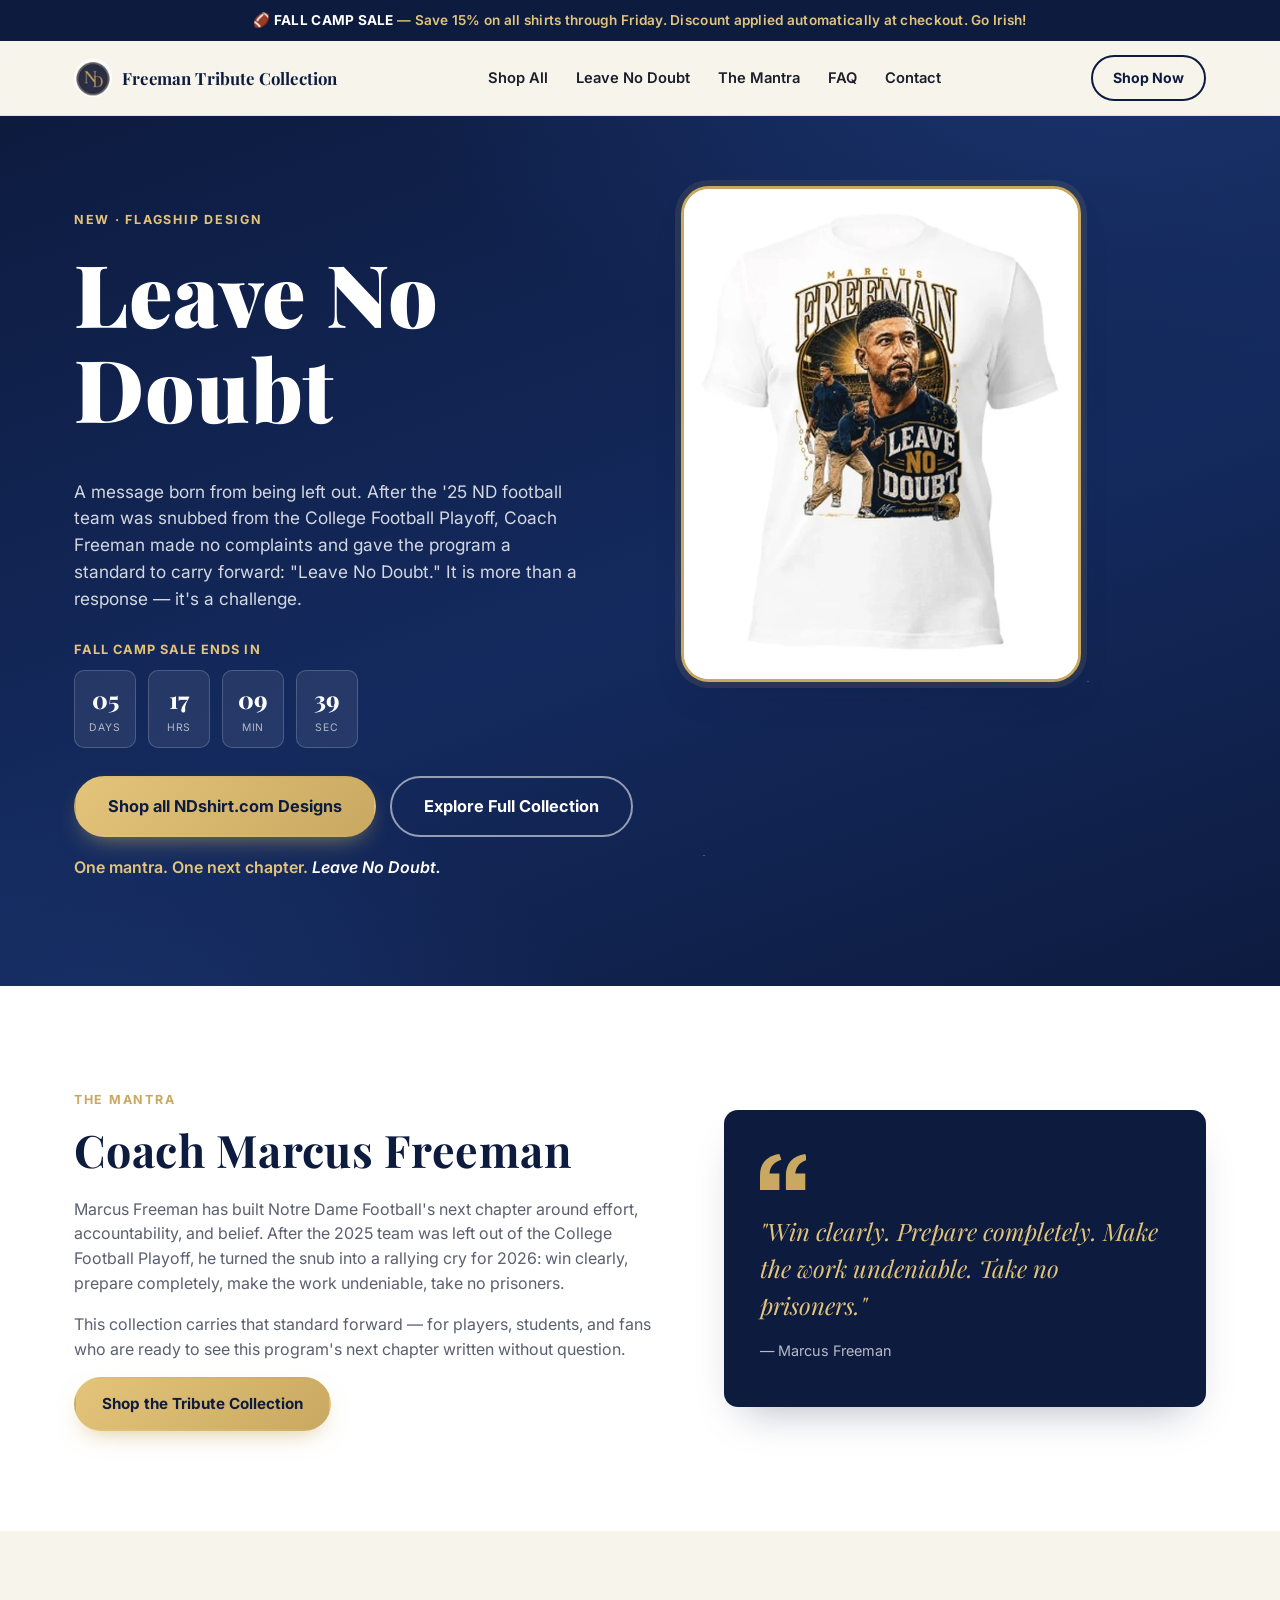
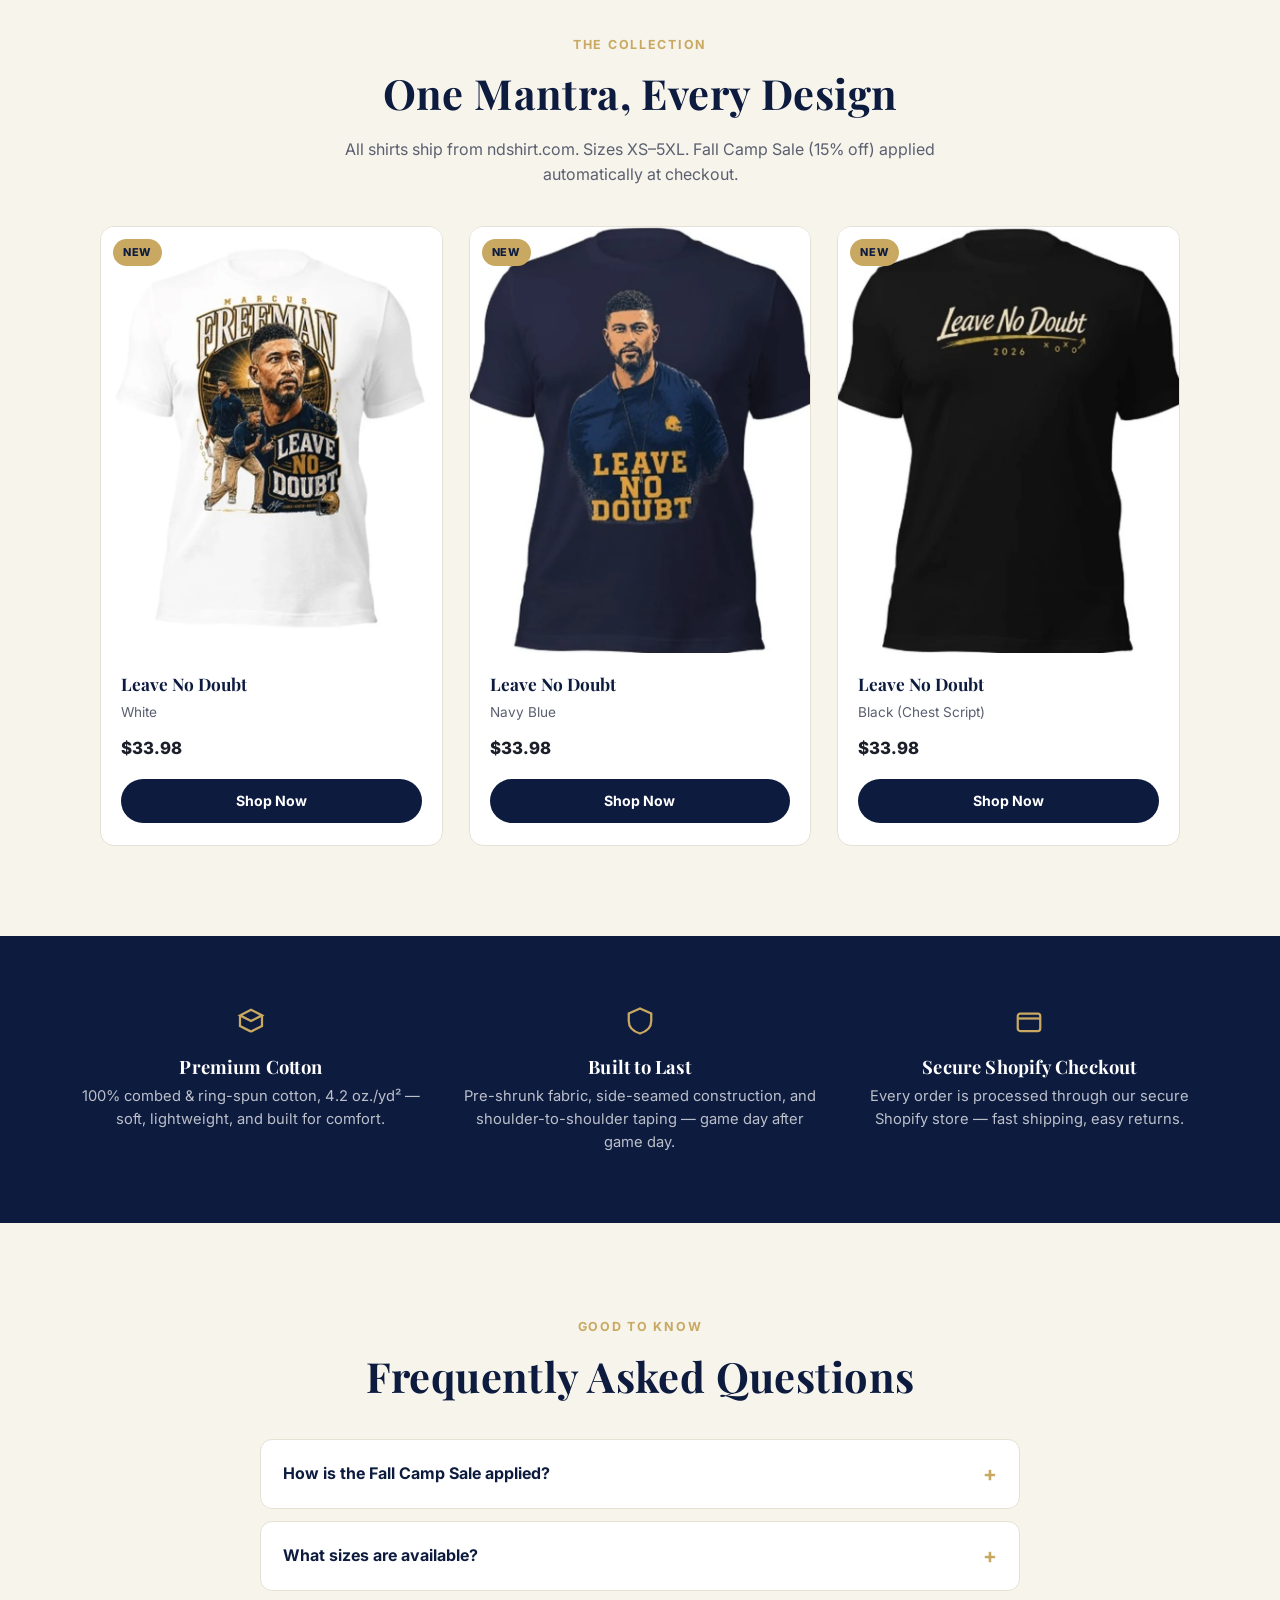
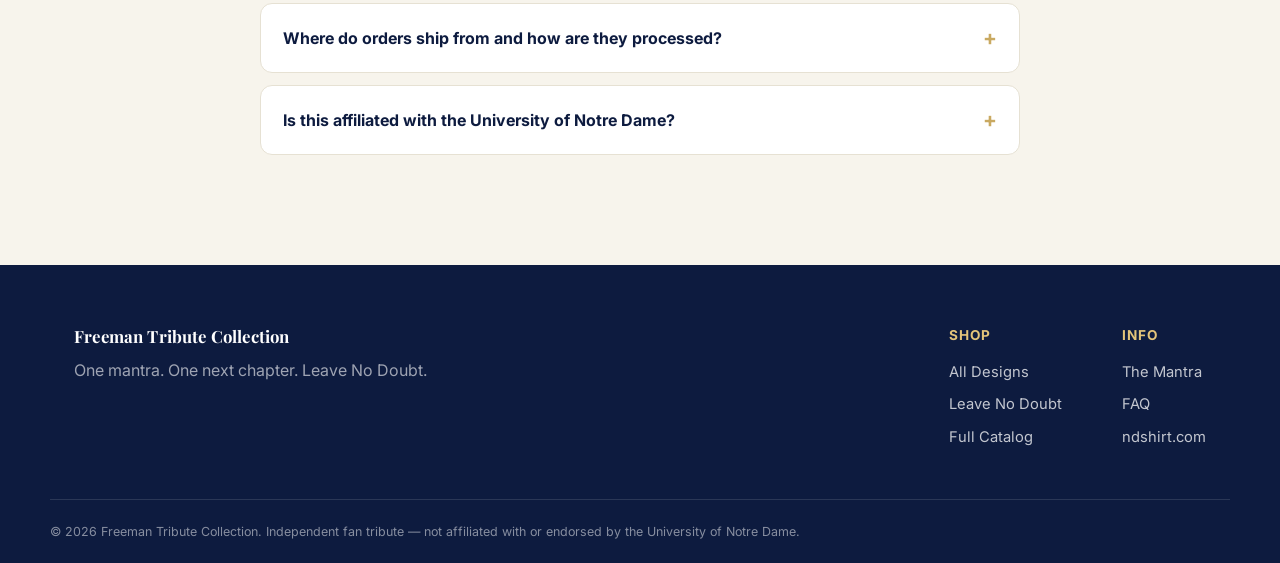
==== index.html @ 775dd167 "Seed Leave No Doubt (Marcus Freeman tribute) site from theloushirt.com template Sibling site to thel" ====
<!doctype html>
<html lang="en">
<head>
<meta charset="UTF-8" />
<meta name="viewport" content="width=device-width, initial-scale=1.0" />
<title>Leave No Doubt — Notre Dame Tribute Tees</title>
<meta name="description" content="Shop the Marcus Freeman tribute t-shirt collection — Leave No Doubt. One mantra. One next chapter." />

<meta property="og:title" content="Leave No Doubt — Notre Dame Tribute Tees" />
<meta property="og:description" content="One mantra. One next chapter. Shop the Marcus Freeman tribute collection." />
<meta property="og:type" content="website" />
<meta property="og:url" content="https://thefreemanshirt.com/" />
<meta property="og:image" content="https://thefreemanshirt.com/images/leave-no-doubt-white.webp" />

<link rel="icon" type="image/png" href="images/favicon-freeman-shirt.png" />

<link rel="preconnect" href="https://fonts.googleapis.com">
<link rel="preconnect" href="https://fonts.gstatic.com" crossorigin>
<link href="https://fonts.googleapis.com/css2?family=Playfair+Display:wght@600;700;800;900&family=Inter:wght@400;500;600;700;800&display=swap" rel="stylesheet">

<link rel="stylesheet" href="styles.css" />
</head>
<body>

<!-- ============ ANNOUNCEMENT BAR ============ -->
<div class="announce" id="announce">
  <p>🏈 <strong>FALL CAMP SALE</strong> — Save 15% on all shirts through Friday. Discount applied automatically at checkout. Go Irish!</p>
</div>

<!-- ============ HEADER ============ -->
<header class="site-header">
  <div class="wrap header-inner">
    <a href="#top" class="logo" aria-label="Home">
      <img class="logo-mark" src="images/logo-freeman-shirt.png" width="38" height="38" alt="Notre Dame tribute shirts" />
      <span class="logo-text">Freeman Tribute&nbsp;Collection</span>
    </a>

    <nav class="main-nav" id="main-nav">
      <a href="#shop">Shop All</a>
      <a href="#leave-no-doubt">Leave No Doubt</a>
      <a href="#legacy">The Mantra</a>
      <a href="#faq">FAQ</a>
      <a href="#contact">Contact</a>
    </nav>

    <div class="header-actions">
      <a class="btn btn-ghost header-shop-btn" href="#shop">Shop Now</a>
      <button class="nav-toggle" id="nav-toggle" aria-label="Toggle menu" aria-expanded="false">
        <span></span><span></span><span></span>
      </button>
    </div>
  </div>
</header>

<main id="top">

  <!-- ============ HERO ============ -->
  <section class="hero" id="leave-no-doubt">
    <div class="hero-bg" aria-hidden="true"></div>
    <div class="wrap hero-inner">
      <div class="hero-copy reveal">
        <span class="eyebrow">New · Flagship Design</span>
        <h1>Leave No<br/>Doubt</h1>
        <p class="hero-lede">
          A message born from being left out. After the '25 ND football team
          was snubbed from the College Football Playoff, Coach Freeman made
          no complaints and gave the program a standard to carry forward:
          "Leave No Doubt." It is more than a response — it's a challenge.
        </p>

        <div class="countdown" id="countdown" aria-live="polite">
          <div class="countdown-label">Fall Camp Sale ends in</div>
          <div class="countdown-timer">
            <div><span id="cd-days">00</span><small>Days</small></div>
            <div><span id="cd-hours">00</span><small>Hrs</small></div>
            <div><span id="cd-mins">00</span><small>Min</small></div>
            <div><span id="cd-secs">00</span><small>Sec</small></div>
          </div>
        </div>

        <div class="hero-ctas">
          <a href="https://ndshirt.com/collections/all" target="_blank" rel="noopener noreferrer" class="btn btn-gold btn-lg">
            Shop all NDshirt.com Designs
          </a>
          <a href="#shop" class="btn btn-outline btn-lg">Explore Full Collection</a>
        </div>

        <p class="hero-tagline">One mantra. One next chapter. <em>Leave No Doubt.</em></p>
      </div>

      <div class="hero-art reveal">
        <img class="hero-photo" src="images/leave-no-doubt-white.webp" alt="Leave No Doubt — Marcus Freeman tribute t-shirt artwork" />
      </div>
    </div>
  </section>

  <!-- ============ LEGACY / STORY ============ -->
  <section class="legacy" id="legacy">
    <div class="wrap legacy-inner">
      <div class="legacy-copy reveal">
        <span class="eyebrow eyebrow-dark">The Mantra</span>
        <h2>Coach Marcus Freeman</h2>
        <p>
          Marcus Freeman has built Notre Dame Football's next chapter around
          effort, accountability, and belief. After the 2025 team was left
          out of the College Football Playoff, he turned the snub into a
          rallying cry for 2026: win clearly, prepare completely, make the
          work undeniable, take no prisoners.
        </p>
        <p>
          This collection carries that standard forward — for players,
          students, and fans who are ready to see this program's next
          chapter written without question.
        </p>
        <a href="#shop" class="btn btn-gold">Shop the Tribute Collection</a>
      </div>

      <blockquote class="legacy-quote reveal">
        <svg class="quote-mark" width="46" height="36" viewBox="0 0 46 36" aria-hidden="true">
          <path d="M0 36V21.6C0 9.6 6.5 1.9 19.4 0l2 5.8C13.8 8 10.1 12.9 9.5 19.4h9.9V36H0Zm25.9 0V21.6c0-12 6.5-19.7 19.4-21.6l1.9 5.8c-7.5 2.2-11.2 7.1-11.9 13.6h10V36H25.9Z" fill="#c9a961"/>
        </svg>
        <p>"Win clearly. Prepare completely. Make the work undeniable. Take no prisoners."</p>
        <cite>— Marcus Freeman</cite>
      </blockquote>
    </div>
  </section>

  <!-- ============ SHOP GRID ============ -->
  <section class="shop" id="shop">
    <div class="wrap">
      <div class="section-head reveal">
        <span class="eyebrow eyebrow-dark">The Collection</span>
        <h2>One Mantra, Every Design</h2>
        <p>All shirts ship from <a href="https://ndshirt.com/collections/all" target="_blank" rel="noopener noreferrer">ndshirt.com</a>. Sizes XS–5XL. Fall Camp Sale (15% off) applied automatically at checkout.</p>
      </div>

      <div class="product-grid" id="product-grid"><!-- injected by script.js --></div>
    </div>
  </section>

  <!-- ============ QUALITY / TRUST ============ -->
  <section class="trust">
    <div class="wrap trust-grid">
      <div class="trust-item reveal">
        <svg width="30" height="30" viewBox="0 0 24 24" fill="none" stroke="#c9a961" stroke-width="1.8"><path d="M20.8 7.5 12 3 3.2 7.5 12 12l8.8-4.5Z"/><path d="M3.2 7.5V16l8.8 4.5"/><path d="M20.8 7.5V16L12 20.5"/></svg>
        <h3>Premium Cotton</h3>
        <p>100% combed &amp; ring-spun cotton, 4.2 oz./yd² — soft, lightweight, and built for comfort.</p>
      </div>
      <div class="trust-item reveal">
        <svg width="30" height="30" viewBox="0 0 24 24" fill="none" stroke="#c9a961" stroke-width="1.8"><path d="M12 2 3 6v6c0 5 4 8.5 9 10 5-1.5 9-5 9-10V6l-9-4Z"/></svg>
        <h3>Built to Last</h3>
        <p>Pre-shrunk fabric, side-seamed construction, and shoulder-to-shoulder taping — game day after game day.</p>
      </div>
      <div class="trust-item reveal">
        <svg width="30" height="30" viewBox="0 0 24 24" fill="none" stroke="#c9a961" stroke-width="1.8"><rect x="3" y="6" width="18" height="14" rx="2"/><path d="M3 10h18"/></svg>
        <h3>Secure Shopify Checkout</h3>
        <p>Every order is processed through our secure Shopify store — fast shipping, easy returns.</p>
      </div>
    </div>
  </section>

  <!-- ============ FAQ ============ -->
  <section class="faq" id="faq">
    <div class="wrap">
      <div class="section-head reveal">
        <span class="eyebrow eyebrow-dark">Good to Know</span>
        <h2>Frequently Asked Questions</h2>
      </div>
      <div class="faq-list reveal">
        <details class="faq-item">
          <summary>How is the Fall Camp Sale applied?</summary>
          <p>The 15% discount is applied automatically at checkout on <a href="https://ndshirt.com/collections/all" target="_blank" rel="noopener noreferrer">ndshirt.com</a> through Friday — no code needed.</p>
        </details>
        <details class="faq-item">
          <summary>What sizes are available?</summary>
          <p>Every design in this collection is available from XS through 5XL. Pick your size on the product page before adding to cart.</p>
        </details>
        <details class="faq-item">
          <summary>Where do orders ship from and how are they processed?</summary>
          <p>All orders are placed and fulfilled through our Shopify store at <a href="https://ndshirt.com/collections/all" target="_blank" rel="noopener noreferrer">ndshirt.com</a>, so you get secure checkout, order tracking, and standard return policies.</p>
        </details>
        <details class="faq-item">
          <summary>Is this affiliated with the University of Notre Dame?</summary>
          <p>This is an independent fan tribute collection celebrating Coach Marcus Freeman and the 2026 team's "Leave No Doubt" mantra. It is not officially licensed or endorsed by the University of Notre Dame.</p>
        </details>
      </div>
    </div>
  </section>

</main>

<!-- ============ FOOTER ============ -->
<footer class="site-footer" id="contact">
  <div class="wrap footer-inner">
    <div class="footer-brand">
      <span class="logo-text">Freeman Tribute Collection</span>
      <p>One mantra. One next chapter. Leave No Doubt.</p>
    </div>
    <div class="footer-links">
      <div>
        <h4>Shop</h4>
        <a href="#shop">All Designs</a>
        <a href="https://ndshirt.com/collections/all" target="_blank" rel="noopener noreferrer">Leave No Doubt</a>
        <a href="https://ndshirt.com/collections/all" target="_blank" rel="noopener noreferrer">Full Catalog</a>
      </div>
      <div>
        <h4>Info</h4>
        <a href="#legacy">The Mantra</a>
        <a href="#faq">FAQ</a>
        <a href="https://ndshirt.com/collections/all" target="_blank" rel="noopener noreferrer">ndshirt.com</a>
      </div>
    </div>
  </div>
  <div class="wrap footer-bottom">
    <p>&copy; <span id="year"></span> Freeman Tribute Collection. Independent fan tribute — not affiliated with or endorsed by the University of Notre Dame.</p>
  </div>
</footer>

<!-- sticky mobile buy bar -->
<div class="sticky-buy" id="sticky-buy">
  <div>
    <strong>Leave No Doubt</strong>
    <span>$33.98 · Fall Camp Sale</span>
  </div>
  <a href="https://ndshirt.com/collections/all" target="_blank" rel="noopener noreferrer" class="btn btn-gold">Shop Now</a>
</div>

<script src="script.js"></script>
</body>
</html>
---- styles.css ----
/* =========================================================
   Saluting Lou — Tribute Collection
   Palette: Notre Dame navy + gold, warm cream, editorial serif headlines
   ========================================================= */

:root {
  --navy: #0d1b3f;
  --navy-2: #142a5e;
  --navy-3: #1c3672;
  --gold: #c9a961;
  --gold-bright: #e3c47a;
  --cream: #f7f4ec;
  --white: #ffffff;
  --ink: #1b1f2a;
  --grey: #5b6070;
  --line: #e6e1d3;
  --radius: 14px;
  --shadow: 0 20px 40px -20px rgba(13, 27, 63, 0.35);
  --maxw: 1180px;
}

* { box-sizing: border-box; }
html { scroll-behavior: smooth; }
body {
  margin: 0;
  font-family: 'Inter', -apple-system, BlinkMacSystemFont, 'Segoe UI', sans-serif;
  color: var(--ink);
  background: var(--cream);
  line-height: 1.55;
  -webkit-font-smoothing: antialiased;
}
h1, h2, h3, .logo-text {
  font-family: 'Playfair Display', Georgia, serif;
  margin: 0 0 .5em;
  line-height: 1.1;
  letter-spacing: .01em;
}
p { margin: 0 0 1em; color: var(--grey); }
a { color: inherit; text-decoration: none; }
img { max-width: 100%; display: block; }
.wrap { max-width: var(--maxw); margin: 0 auto; padding: 0 24px; }
.sr-only {
  position: absolute; width: 1px; height: 1px; padding: 0; margin: -1px;
  overflow: hidden; clip: rect(0,0,0,0); white-space: nowrap; border: 0;
}

/* ---------- buttons ---------- */
.btn {
  display: inline-flex; align-items: center; justify-content: center;
  padding: 13px 26px; border-radius: 999px; font-weight: 700; font-size: 0.95rem;
  border: 2px solid transparent; cursor: pointer; transition: transform .15s ease, box-shadow .15s ease, background .15s ease, color .15s ease;
  white-space: nowrap;
}
.btn:hover { transform: translateY(-2px); }
.btn-gold { background: linear-gradient(135deg, var(--gold-bright), var(--gold)); color: var(--navy); box-shadow: 0 10px 24px -10px rgba(201,169,97,.7); }
.btn-gold:hover { box-shadow: 0 14px 28px -10px rgba(201,169,97,.85); }
.btn-outline { border-color: rgba(255,255,255,.55); color: var(--white); }
.btn-outline:hover { background: rgba(255,255,255,.12); }
.btn-ghost { border-color: var(--navy); color: var(--navy); }
.btn-ghost:hover { background: var(--navy); color: var(--white); }
.btn-lg { padding: 16px 32px; font-size: 1.02rem; }

/* ---------- announcement bar ---------- */
.announce {
  background: var(--navy); color: var(--gold-bright);
  text-align: center; font-size: .85rem; font-weight: 600; letter-spacing: .02em;
  padding: 10px 16px;
}
.announce p { margin: 0; color: inherit; }
.announce strong { color: var(--white); }

/* ---------- header ---------- */
.site-header {
  position: sticky; top: 0; z-index: 50;
  background: rgba(247,244,236,.92); backdrop-filter: blur(8px);
  border-bottom: 1px solid var(--line);
}
.header-inner { display: flex; align-items: center; justify-content: space-between; padding-top: 14px; padding-bottom: 14px; gap: 20px; }
.logo { display: flex; align-items: center; gap: 10px; }
.logo-text { font-size: 1.05rem; font-weight: 700; color: var(--navy); margin: 0; }
.main-nav { display: flex; gap: 28px; }
.main-nav a { font-size: .92rem; font-weight: 600; color: var(--ink); }
.main-nav a:hover { color: var(--gold); }
.header-actions { display: flex; align-items: center; gap: 12px; }
.header-shop-btn { padding: 10px 20px; font-size: .88rem; }

.nav-toggle {
  display: none; flex-direction: column; justify-content: center; gap: 5px;
  width: 40px; height: 40px; border: none; background: none; cursor: pointer; padding: 0;
}
.nav-toggle span { display: block; height: 2px; width: 100%; background: var(--navy); border-radius: 2px; }

/* ---------- hero ---------- */
.hero { position: relative; overflow: hidden; color: var(--white); background: var(--navy); }
.hero-bg {
  position: absolute; inset: 0;
  background:
    radial-gradient(1200px 600px at 85% -10%, rgba(28,54,114,.9), transparent 60%),
    radial-gradient(800px 500px at 10% 110%, rgba(28,54,114,.7), transparent 60%),
    linear-gradient(160deg, var(--navy) 0%, var(--navy-2) 55%, var(--navy) 100%);
}
.hero-bg::after {
  content: ''; position: absolute; inset: 0; opacity: .5;
  background-image:
    radial-gradient(1.5px 1.5px at 20% 20%, rgba(255,255,255,.7) 50%, transparent 51%),
    radial-gradient(1.5px 1.5px at 70% 15%, rgba(255,255,255,.5) 50%, transparent 51%),
    radial-gradient(1px 1px at 40% 60%, rgba(255,255,255,.55) 50%, transparent 51%),
    radial-gradient(1.5px 1.5px at 85% 65%, rgba(255,255,255,.4) 50%, transparent 51%),
    radial-gradient(1px 1px at 55% 85%, rgba(255,255,255,.5) 50%, transparent 51%),
    radial-gradient(1.5px 1.5px at 10% 80%, rgba(255,255,255,.4) 50%, transparent 51%),
    radial-gradient(1px 1px at 92% 30%, rgba(255,255,255,.5) 50%, transparent 51%);
  background-size: 100% 100%;
}
.hero-inner {
  position: relative; z-index: 1;
  display: grid; grid-template-columns: 1fr .9fr; gap: 24px; align-items: center;
  padding-top: 90px; padding-bottom: 90px;
}
.eyebrow {
  display: inline-block; font-size: .78rem; font-weight: 700; letter-spacing: .14em; text-transform: uppercase;
  color: var(--gold-bright); margin-bottom: 16px;
}
.eyebrow-dark { color: var(--gold); }
.hero h1 { font-size: clamp(3rem, 7vw, 5.4rem); font-weight: 900; color: var(--white); }
.hero-lede { color: rgba(255,255,255,.82); font-size: 1.08rem; max-width: 46ch; }

.countdown { margin: 28px 0; }
.countdown-label { font-size: .8rem; font-weight: 700; letter-spacing: .08em; text-transform: uppercase; color: var(--gold-bright); margin-bottom: 10px; }
.countdown-timer { display: flex; gap: 12px; }
.countdown-timer > div {
  background: rgba(255,255,255,.08); border: 1px solid rgba(255,255,255,.18);
  border-radius: 10px; padding: 10px 14px; min-width: 62px; text-align: center;
}
.countdown-timer span { display: block; font-size: 1.5rem; font-weight: 800; font-family: 'Playfair Display', serif; }
.countdown-timer small { display: block; font-size: .65rem; letter-spacing: .08em; text-transform: uppercase; color: rgba(255,255,255,.65); margin-top: 2px; }

.hero-ctas { display: flex; flex-wrap: wrap; gap: 14px; margin: 26px 0 18px; }
.hero-tagline { color: var(--gold-bright); font-weight: 600; font-size: 1rem; }
.hero-tagline em { font-style: italic; color: var(--white); }

/* hero photo — a product shot (portrait ratio), framed as a rounded card
   rather than a circle since it's a full tee graphic, not a headshot */
.hero-art { display: flex; justify-content: flex-start; align-self: start; margin-top: -20px; }
.hero-photo {
  width: 100%; max-width: 400px;
  object-fit: contain; object-position: center center;
  border-radius: 28px;
  background: var(--white);
  border: 3px solid var(--gold);
  box-shadow: 0 0 0 6px rgba(201,169,97,.12), var(--shadow);
}

/* ---------- legacy ---------- */
.legacy { background: var(--white); padding: 100px 0; }
.legacy-inner { display: grid; grid-template-columns: 1.1fr .9fr; gap: 60px; align-items: center; }
.legacy h2 { font-size: clamp(2rem, 4vw, 2.8rem); color: var(--navy); }
.legacy-quote {
  margin: 0; background: var(--navy); color: var(--white); border-radius: var(--radius);
  padding: 44px 36px; position: relative; box-shadow: var(--shadow);
}
.legacy-quote p { color: var(--gold-bright); font-family: 'Playfair Display', serif; font-size: 1.5rem; font-style: italic; margin: 16px 0 14px; }
.legacy-quote cite { color: rgba(255,255,255,.7); font-style: normal; font-size: .9rem; }

/* ---------- shop ---------- */
.shop { padding: 100px 0 90px; }
.section-head { text-align: center; max-width: 640px; margin: 0 auto 40px; }
.section-head h2 { font-size: clamp(2rem, 4vw, 2.6rem); color: var(--navy); }
.section-head p { margin: 0; }

.product-grid {
  display: grid; grid-template-columns: repeat(auto-fit, minmax(240px, 1fr));
  gap: 26px; max-width: 1080px; margin: 0 auto;
}
.product-card {
  background: var(--white); border-radius: var(--radius); overflow: hidden; border: 1px solid var(--line);
  display: flex; flex-direction: column; transition: transform .2s ease, box-shadow .2s ease;
}
.product-card:hover { transform: translateY(-6px); box-shadow: var(--shadow); }
.product-visual {
  position: relative; aspect-ratio: 4/5; display: flex; align-items: center; justify-content: center;
  overflow: hidden; background: #f0ece2;
}
.product-visual .tee { width: 62%; }
.product-visual .tee-photo { width: 100%; height: 100%; object-fit: cover; object-position: center top; }
.product-tag {
  position: absolute; top: 12px; left: 12px; background: var(--gold); color: var(--navy);
  font-size: .68rem; font-weight: 800; letter-spacing: .06em; text-transform: uppercase;
  padding: 5px 10px; border-radius: 999px;
}
.product-body { padding: 18px 20px 22px; display: flex; flex-direction: column; gap: 4px; flex: 1; }
.product-name { font-family: 'Playfair Display', serif; font-weight: 700; font-size: 1.08rem; color: var(--navy); }
.product-variant { color: var(--grey); font-size: .85rem; margin-bottom: 8px; }
.product-price { font-weight: 800; font-size: 1.05rem; color: var(--ink); margin-bottom: 14px; }
.product-cta {
  margin-top: auto; text-align: center; padding: 11px 18px; border-radius: 999px;
  background: var(--navy); color: var(--white); font-weight: 700; font-size: .88rem;
  transition: background .15s ease;
}
.product-cta:hover { background: var(--gold); color: var(--navy); }

/* ---------- trust ---------- */
.trust { background: var(--navy); color: var(--white); padding: 70px 0; }
.trust-grid { display: grid; grid-template-columns: repeat(3, 1fr); gap: 36px; }
.trust-item { text-align: center; }
.trust-item h3 { color: var(--white); font-size: 1.15rem; margin: 14px 0 8px; }
.trust-item p { color: rgba(255,255,255,.72); margin: 0; font-size: .92rem; }

/* ---------- faq ---------- */
.faq { padding: 90px 0 110px; }
.faq-list { max-width: 760px; margin: 0 auto; display: flex; flex-direction: column; gap: 12px; }
.faq-item { background: var(--white); border: 1px solid var(--line); border-radius: 12px; padding: 18px 22px; }
.faq-item summary { font-weight: 700; color: var(--navy); cursor: pointer; list-style: none; display: flex; justify-content: space-between; align-items: center; }
.faq-item summary::after { content: '+'; font-size: 1.3rem; color: var(--gold); margin-left: 12px; }
.faq-item[open] summary::after { content: '–'; }
.faq-item summary::-webkit-details-marker { display: none; }
.faq-item p { margin: 14px 0 0; }

/* ---------- footer ---------- */
.site-footer { background: var(--navy); color: rgba(255,255,255,.75); padding: 60px 0 0; }
.footer-inner { display: flex; justify-content: space-between; flex-wrap: wrap; gap: 40px; padding-bottom: 40px; border-bottom: 1px solid rgba(255,255,255,.12); }
.footer-brand .logo-text { color: var(--white); }
.footer-brand p { color: rgba(255,255,255,.6); margin-top: 8px; }
.footer-links { display: flex; gap: 60px; }
.footer-links h4 { color: var(--gold-bright); font-size: .85rem; text-transform: uppercase; letter-spacing: .08em; margin: 0 0 14px; }
.footer-links a { display: block; margin-bottom: 10px; color: rgba(255,255,255,.75); font-size: .92rem; }
.footer-links a:hover { color: var(--gold-bright); }
.footer-bottom { padding: 22px 0; }
.footer-bottom p { margin: 0; font-size: .78rem; color: rgba(255,255,255,.5); }

/* ---------- sticky mobile buy bar ---------- */
.sticky-buy {
  position: fixed; left: 0; right: 0; bottom: 0; z-index: 60;
  background: var(--navy); color: var(--white); border-top: 1px solid rgba(255,255,255,.15);
  display: none; align-items: center; justify-content: space-between; gap: 14px;
  padding: 12px 18px; box-shadow: 0 -10px 30px rgba(0,0,0,.25);
}
.sticky-buy strong { display: block; font-family: 'Playfair Display', serif; }
.sticky-buy span { font-size: .78rem; color: rgba(255,255,255,.65); }

/* ---------- reveal animation ---------- */
.reveal { opacity: 0; transform: translateY(18px); transition: opacity .6s ease, transform .6s ease; }
.reveal.is-visible { opacity: 1; transform: translateY(0); }

/* ---------- responsive ---------- */
@media (max-width: 900px) {
  .hero-inner { grid-template-columns: 1fr; padding-top: 60px; }
  .hero-art { order: -1; justify-content: center; margin-top: 0; }
  .legacy-inner { grid-template-columns: 1fr; }
  .trust-grid { grid-template-columns: 1fr; gap: 30px; }
}
@media (max-width: 720px) {
  .main-nav { display: none; }
  .nav-toggle { display: flex; }
  .header-shop-btn { display: none; }
  .site-header.nav-open .main-nav {
    display: flex; flex-direction: column; position: absolute; top: 100%; left: 0; right: 0;
    background: var(--cream); padding: 20px 24px; gap: 16px; border-bottom: 1px solid var(--line);
  }
  .sticky-buy { display: flex; }
  body { padding-bottom: 70px; }
  .footer-inner { flex-direction: column; }
}
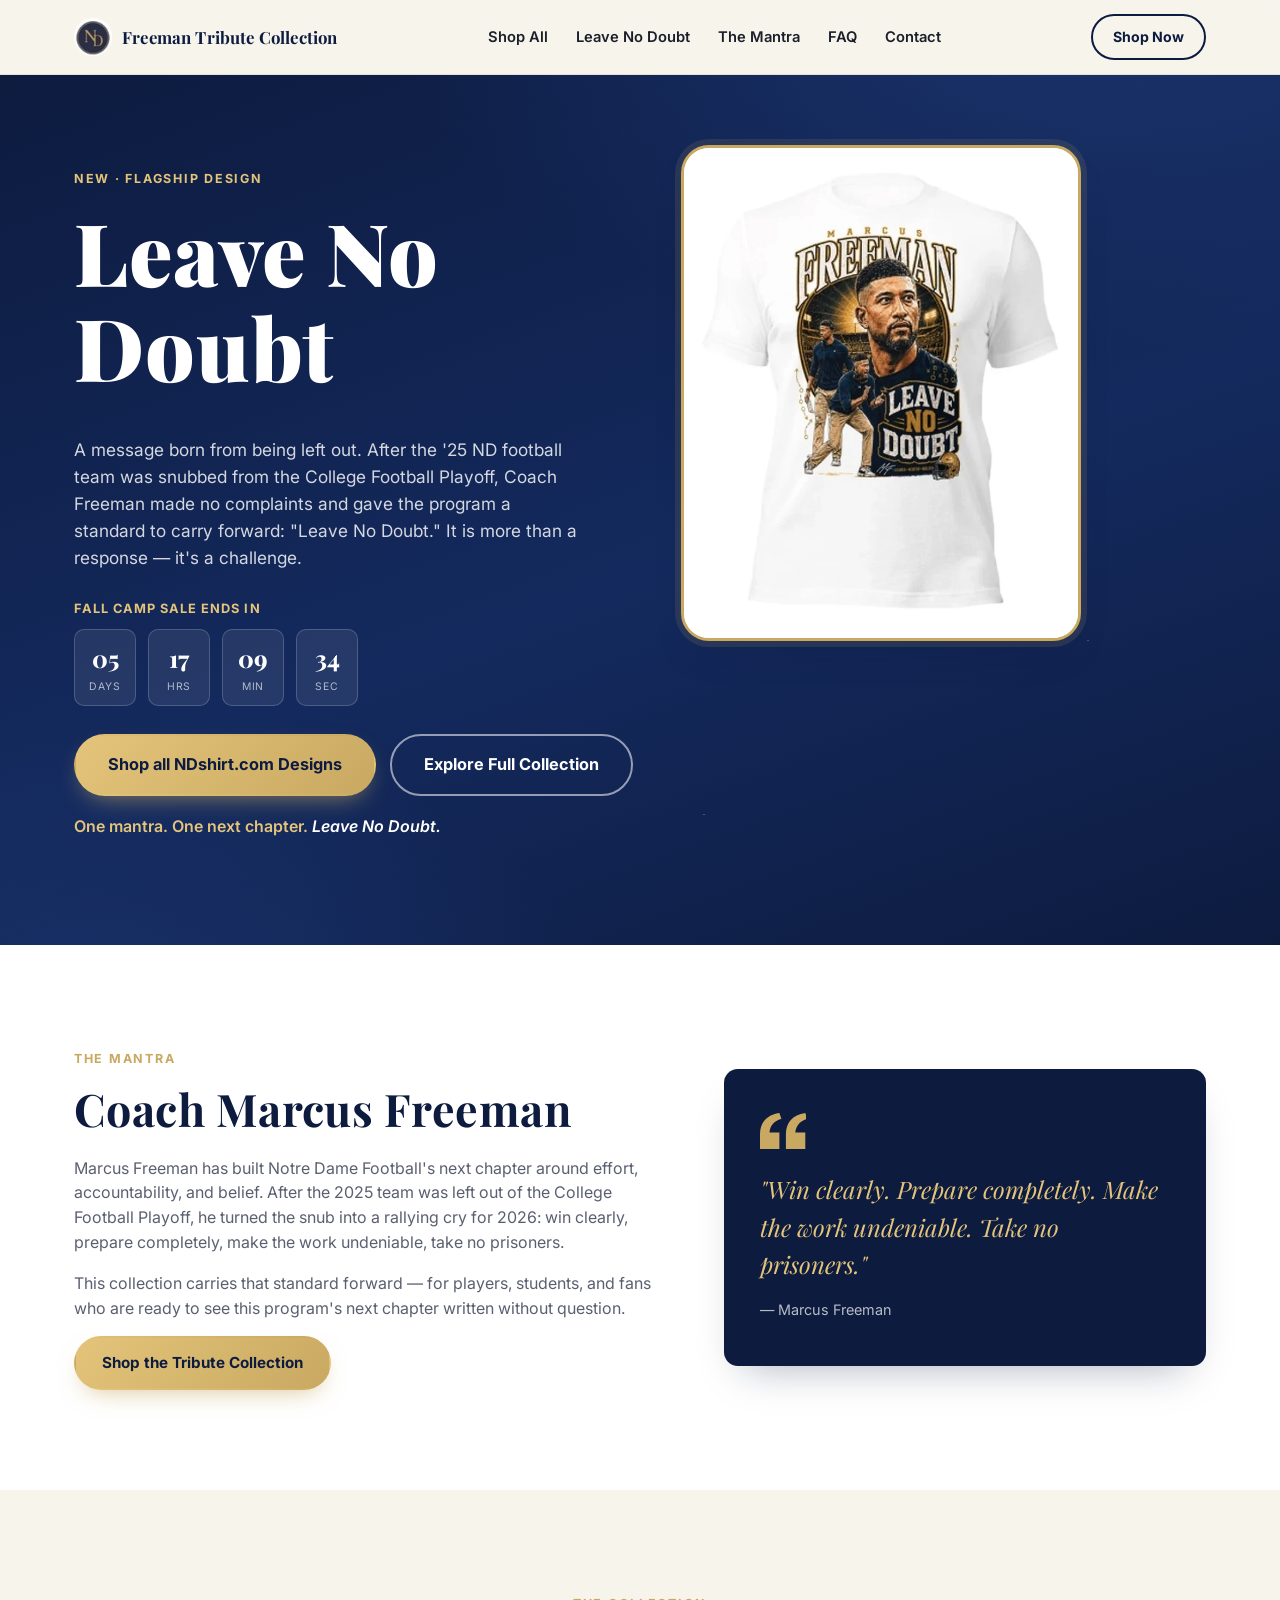
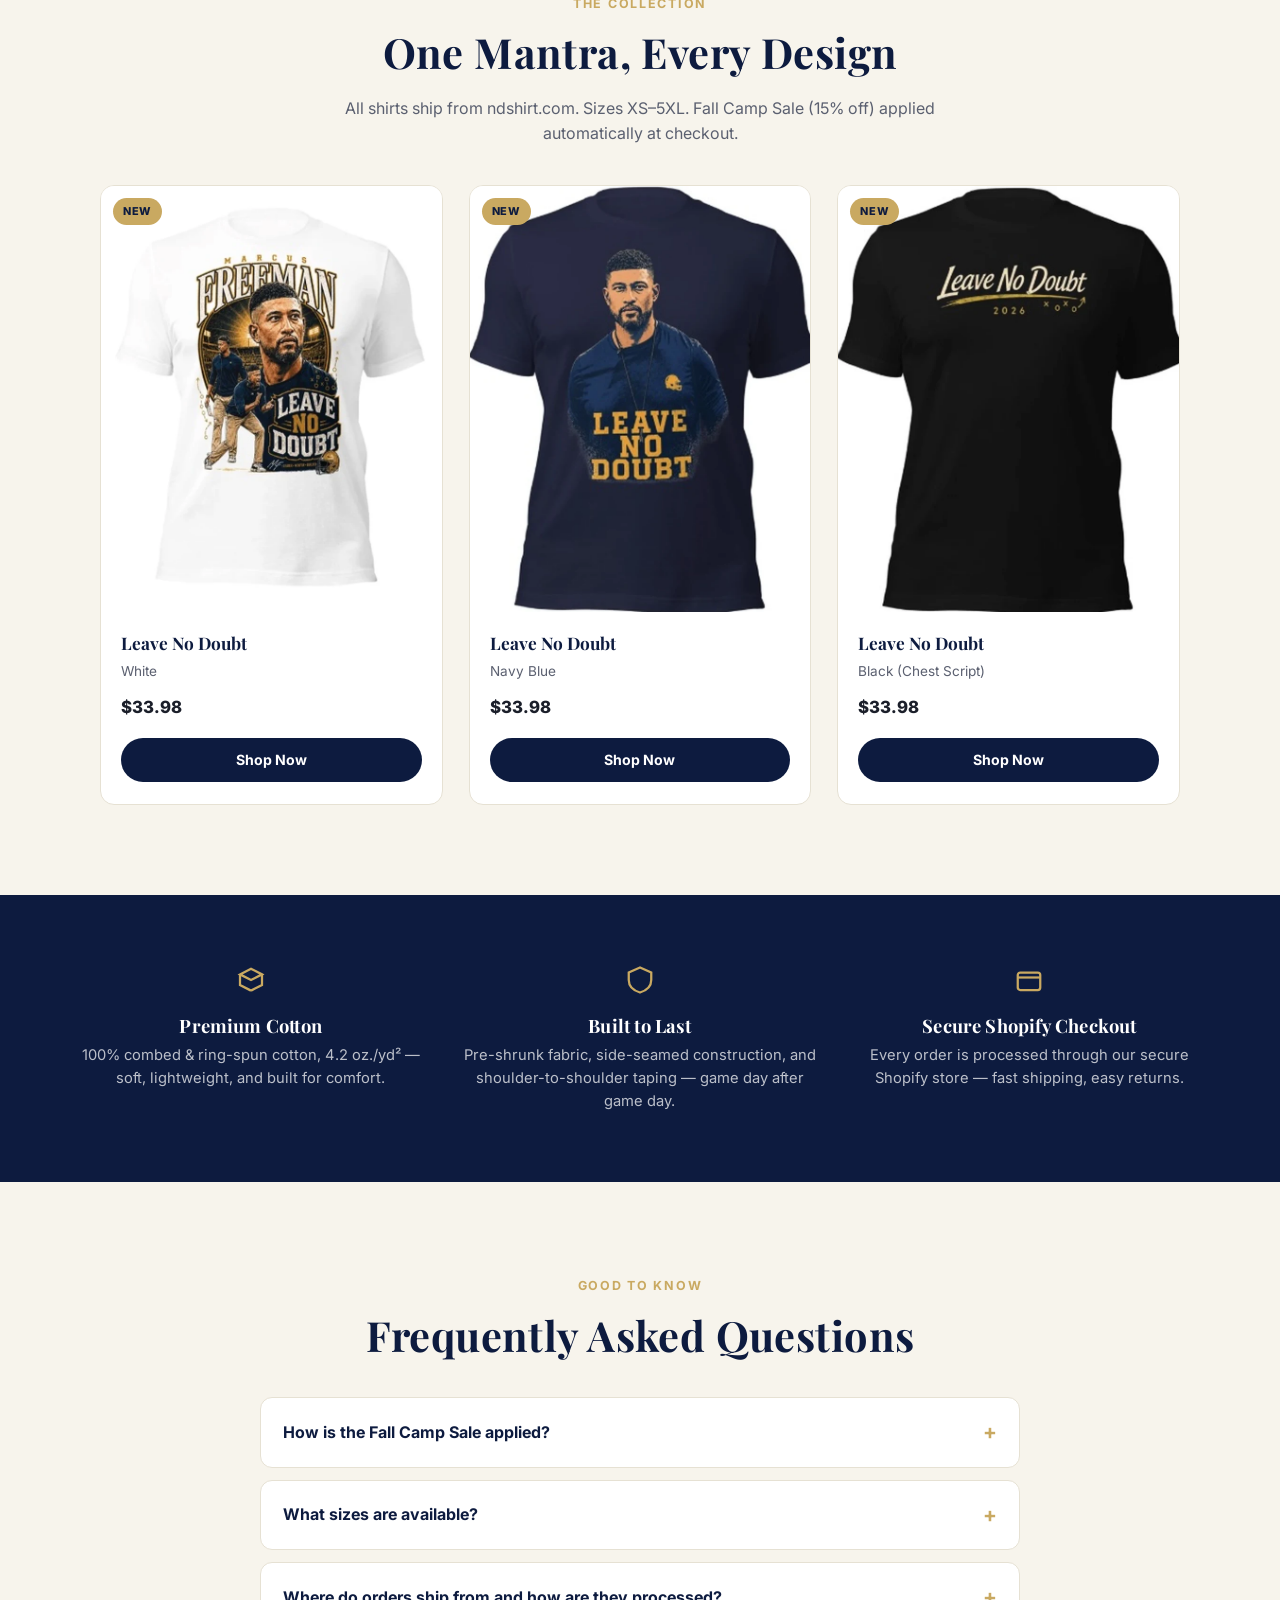
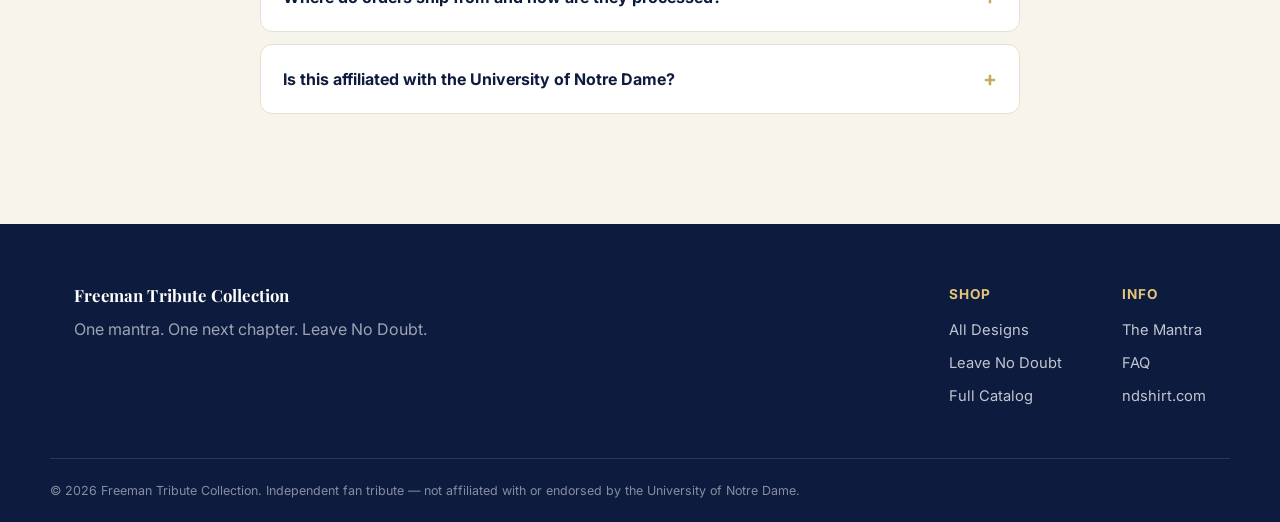
==== commit 3ba24001: "Remove Fall Camp Sale announcement banner entirely Co-Authored-By: Claude Sonnet 5 <noreply@anthropi" ====
--- a/index.html
+++ b/index.html
@@ -21,11 +21,6 @@
 <link rel="stylesheet" href="styles.css" />
 </head>
 <body>
-
-<!-- ============ ANNOUNCEMENT BAR ============ -->
-<div class="announce" id="announce">
-  <p>🏈 <strong>FALL CAMP SALE</strong> — Save 15% on all shirts through Friday. Discount applied automatically at checkout. Go Irish!</p>
-</div>
 
 <!-- ============ HEADER ============ -->
 <header class="site-header">
--- a/styles.css
+++ b/styles.css
@@ -60,15 +60,6 @@
 .btn-ghost:hover { background: var(--navy); color: var(--white); }
 .btn-lg { padding: 16px 32px; font-size: 1.02rem; }
 
-/* ---------- announcement bar ---------- */
-.announce {
-  background: var(--navy); color: var(--gold-bright);
-  text-align: center; font-size: .85rem; font-weight: 600; letter-spacing: .02em;
-  padding: 10px 16px;
-}
-.announce p { margin: 0; color: inherit; }
-.announce strong { color: var(--white); }
-
 /* ---------- header ---------- */
 .site-header {
   position: sticky; top: 0; z-index: 50;
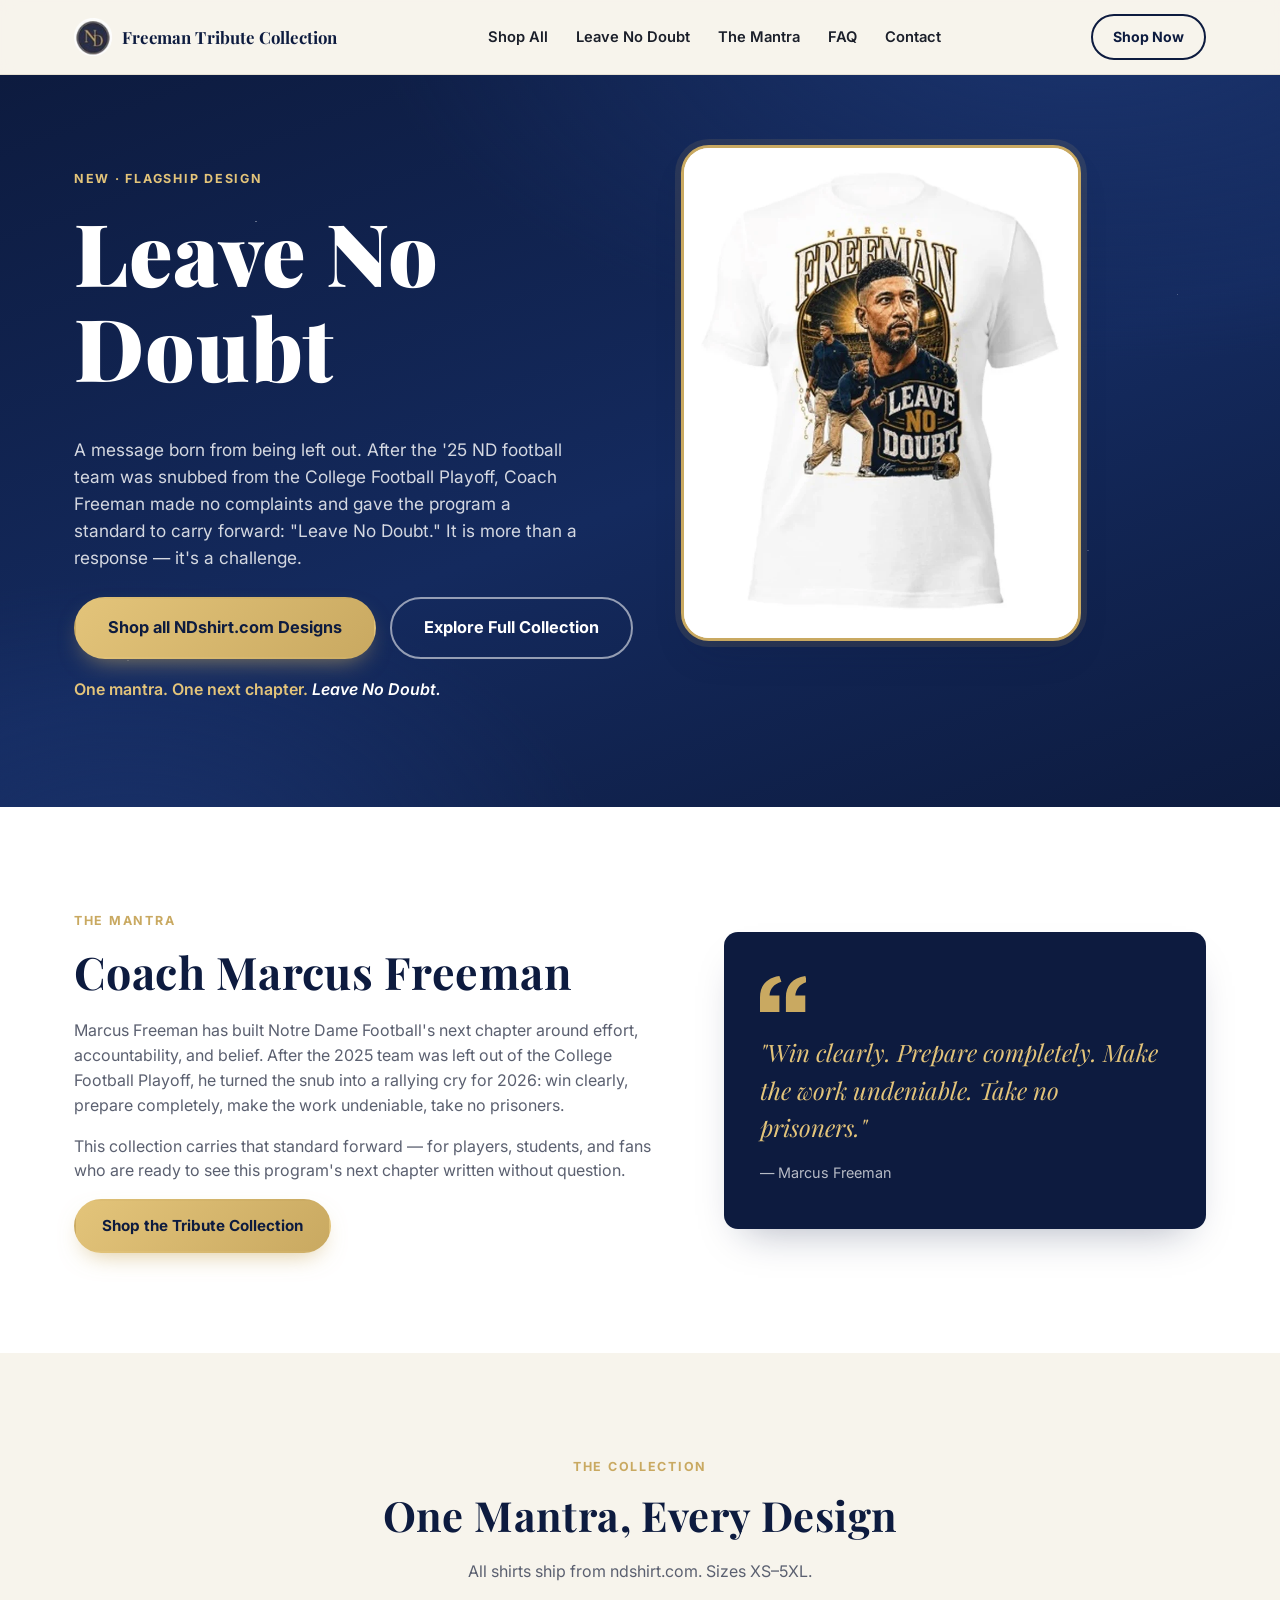
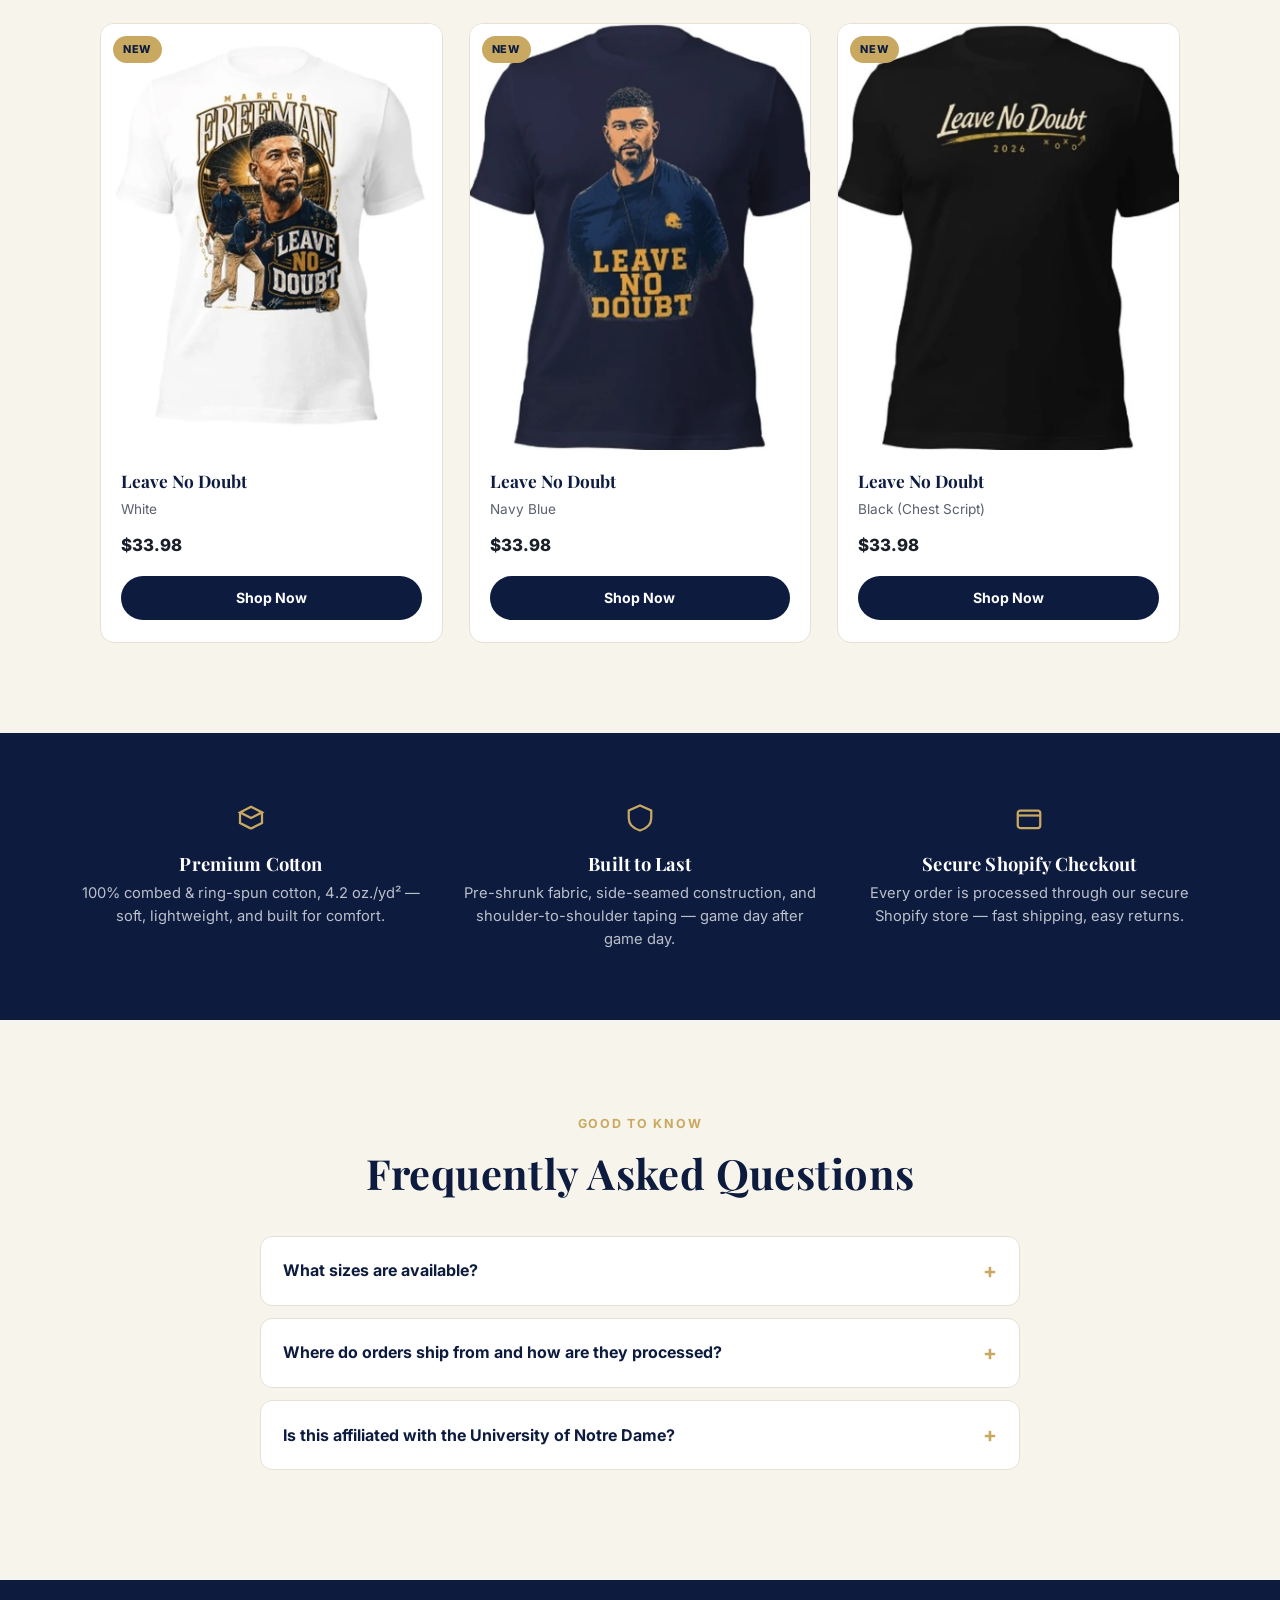
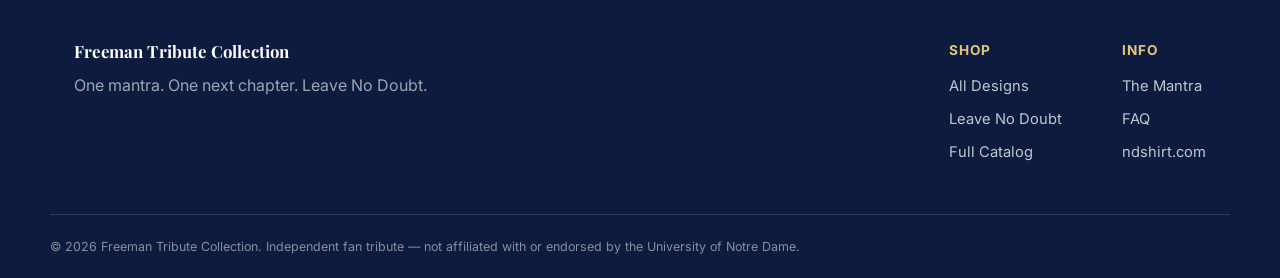
==== commit bf3fe494: "Remove all Fall Camp Sale references site-wide Matches the same cleanup just done on theloushirt.com" ====
--- a/index.html
+++ b/index.html
@@ -62,16 +62,6 @@
           no complaints and gave the program a standard to carry forward:
           "Leave No Doubt." It is more than a response — it's a challenge.
         </p>
-
-        <div class="countdown" id="countdown" aria-live="polite">
-          <div class="countdown-label">Fall Camp Sale ends in</div>
-          <div class="countdown-timer">
-            <div><span id="cd-days">00</span><small>Days</small></div>
-            <div><span id="cd-hours">00</span><small>Hrs</small></div>
-            <div><span id="cd-mins">00</span><small>Min</small></div>
-            <div><span id="cd-secs">00</span><small>Sec</small></div>
-          </div>
-        </div>
 
         <div class="hero-ctas">
           <a href="https://ndshirt.com/collections/all" target="_blank" rel="noopener noreferrer" class="btn btn-gold btn-lg">
@@ -126,7 +116,7 @@
       <div class="section-head reveal">
         <span class="eyebrow eyebrow-dark">The Collection</span>
         <h2>One Mantra, Every Design</h2>
-        <p>All shirts ship from <a href="https://ndshirt.com/collections/all" target="_blank" rel="noopener noreferrer">ndshirt.com</a>. Sizes XS–5XL. Fall Camp Sale (15% off) applied automatically at checkout.</p>
+        <p>All shirts ship from <a href="https://ndshirt.com/collections/all" target="_blank" rel="noopener noreferrer">ndshirt.com</a>. Sizes XS–5XL.</p>
       </div>
 
       <div class="product-grid" id="product-grid"><!-- injected by script.js --></div>
@@ -162,10 +152,6 @@
         <h2>Frequently Asked Questions</h2>
       </div>
       <div class="faq-list reveal">
-        <details class="faq-item">
-          <summary>How is the Fall Camp Sale applied?</summary>
-          <p>The 15% discount is applied automatically at checkout on <a href="https://ndshirt.com/collections/all" target="_blank" rel="noopener noreferrer">ndshirt.com</a> through Friday — no code needed.</p>
-        </details>
         <details class="faq-item">
           <summary>What sizes are available?</summary>
           <p>Every design in this collection is available from XS through 5XL. Pick your size on the product page before adding to cart.</p>
@@ -215,7 +201,7 @@
 <div class="sticky-buy" id="sticky-buy">
   <div>
     <strong>Leave No Doubt</strong>
-    <span>$33.98 · Fall Camp Sale</span>
+    <span>$33.98</span>
   </div>
   <a href="https://ndshirt.com/collections/all" target="_blank" rel="noopener noreferrer" class="btn btn-gold">Shop Now</a>
 </div>
--- a/styles.css
+++ b/styles.css
@@ -115,16 +115,6 @@
 .hero h1 { font-size: clamp(3rem, 7vw, 5.4rem); font-weight: 900; color: var(--white); }
 .hero-lede { color: rgba(255,255,255,.82); font-size: 1.08rem; max-width: 46ch; }
 
-.countdown { margin: 28px 0; }
-.countdown-label { font-size: .8rem; font-weight: 700; letter-spacing: .08em; text-transform: uppercase; color: var(--gold-bright); margin-bottom: 10px; }
-.countdown-timer { display: flex; gap: 12px; }
-.countdown-timer > div {
-  background: rgba(255,255,255,.08); border: 1px solid rgba(255,255,255,.18);
-  border-radius: 10px; padding: 10px 14px; min-width: 62px; text-align: center;
-}
-.countdown-timer span { display: block; font-size: 1.5rem; font-weight: 800; font-family: 'Playfair Display', serif; }
-.countdown-timer small { display: block; font-size: .65rem; letter-spacing: .08em; text-transform: uppercase; color: rgba(255,255,255,.65); margin-top: 2px; }
-
 .hero-ctas { display: flex; flex-wrap: wrap; gap: 14px; margin: 26px 0 18px; }
 .hero-tagline { color: var(--gold-bright); font-weight: 600; font-size: 1rem; }
 .hero-tagline em { font-style: italic; color: var(--white); }
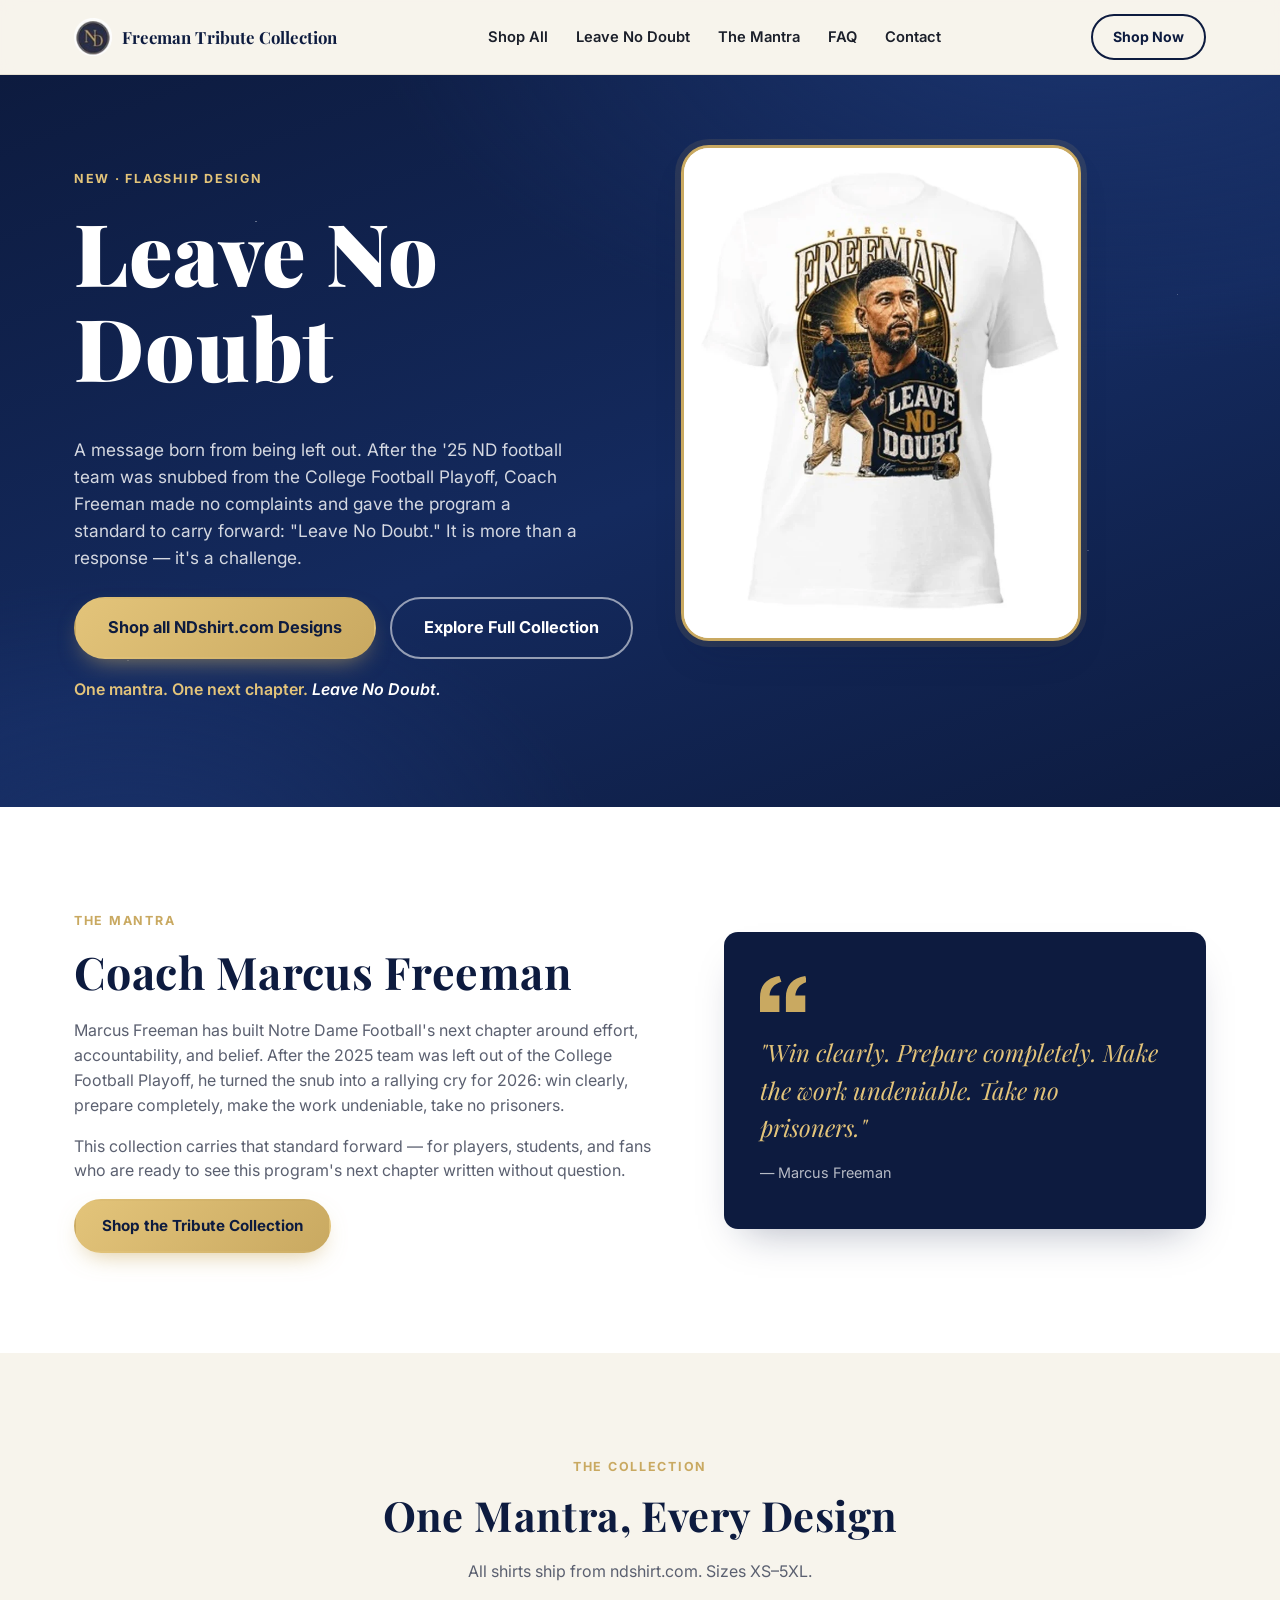
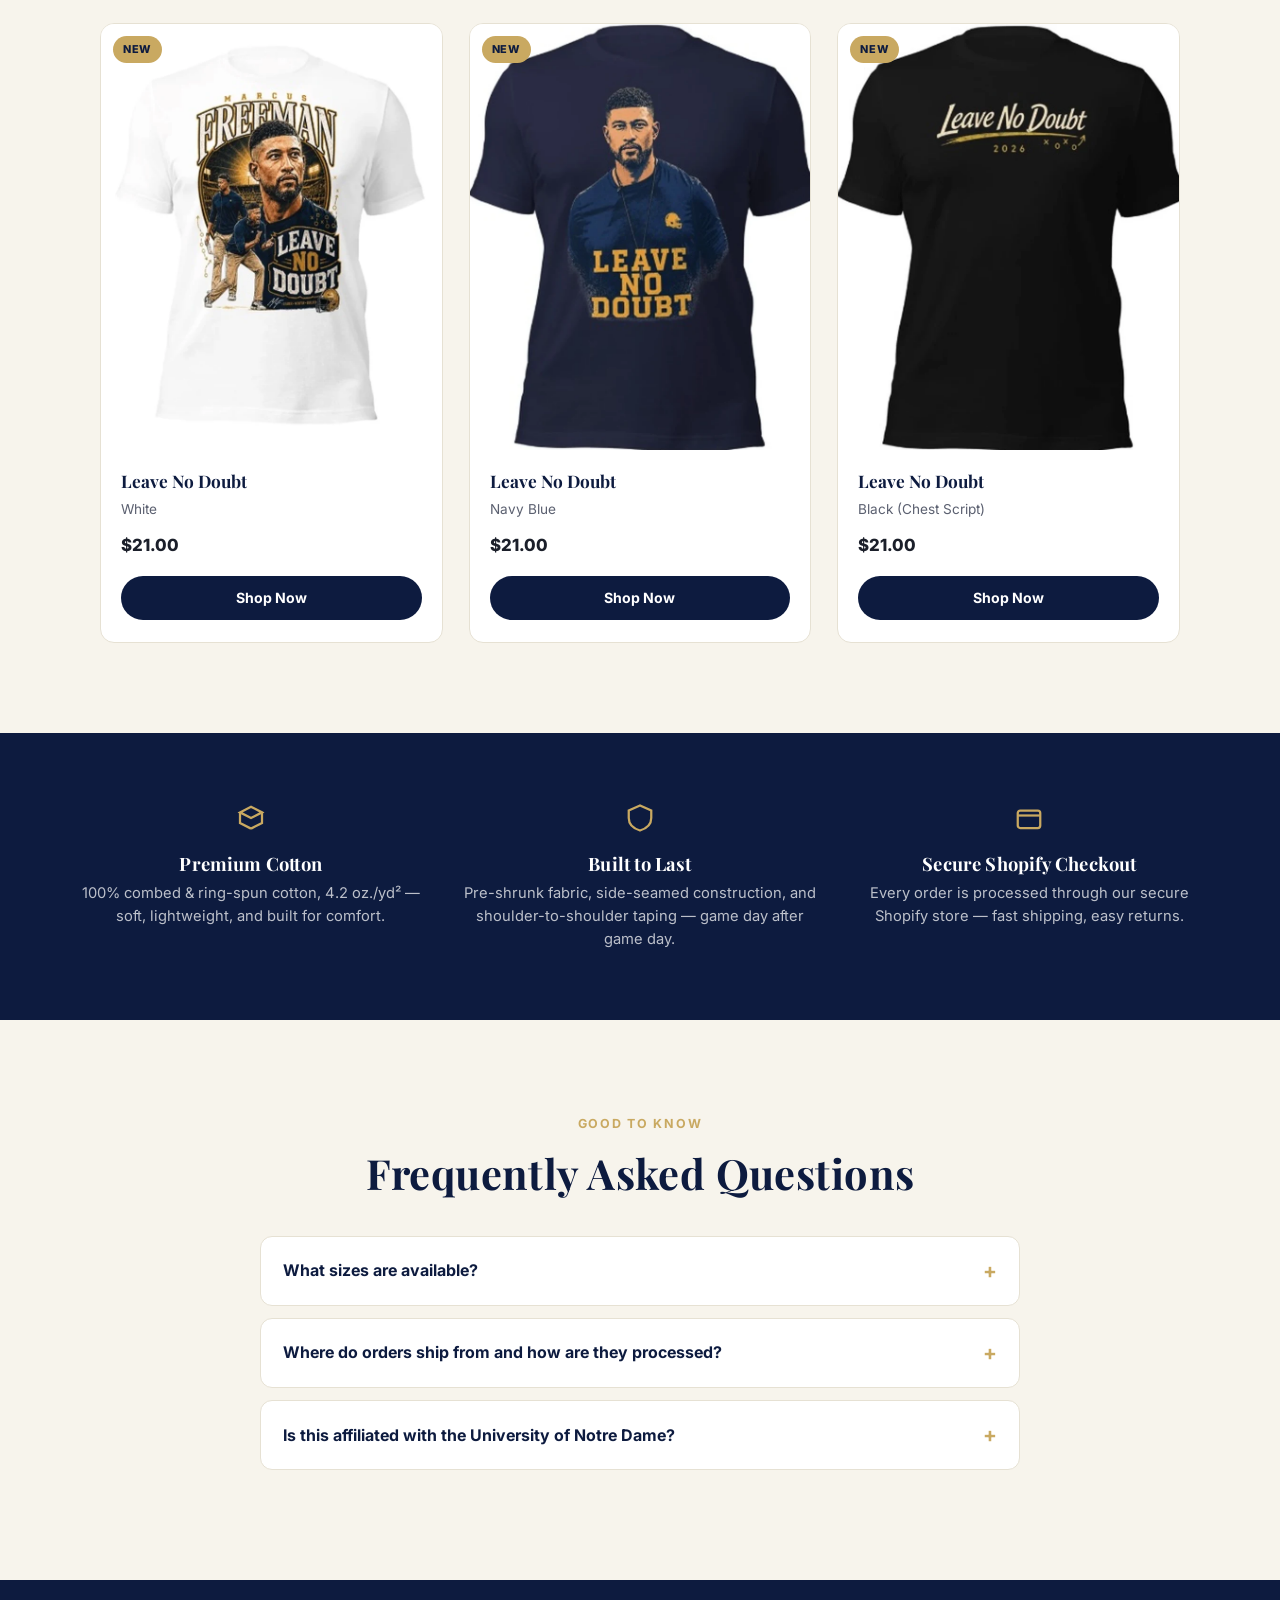
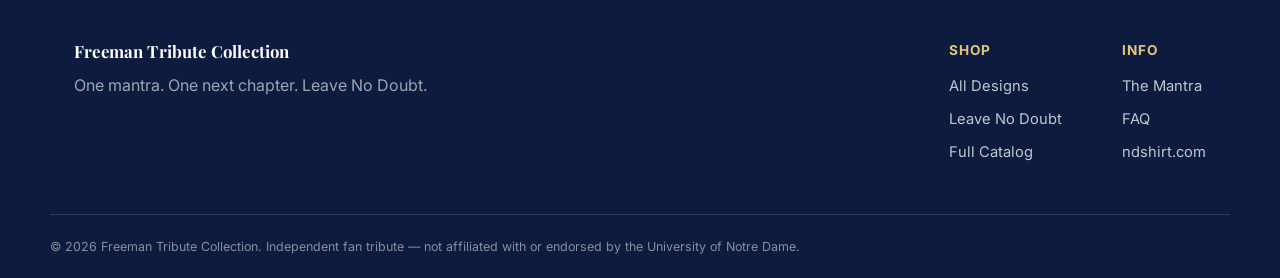
==== commit 2fbd0c03: "Update Freeman shirt pricing to flat $21.00 ndshirt.com now prices all 3 live Leave No Doubt listing" ====
--- a/index.html
+++ b/index.html
@@ -201,7 +201,7 @@
 <div class="sticky-buy" id="sticky-buy">
   <div>
     <strong>Leave No Doubt</strong>
-    <span>$33.98</span>
+    <span>$21.00</span>
   </div>
   <a href="https://ndshirt.com/collections/all" target="_blank" rel="noopener noreferrer" class="btn btn-gold">Shop Now</a>
 </div>
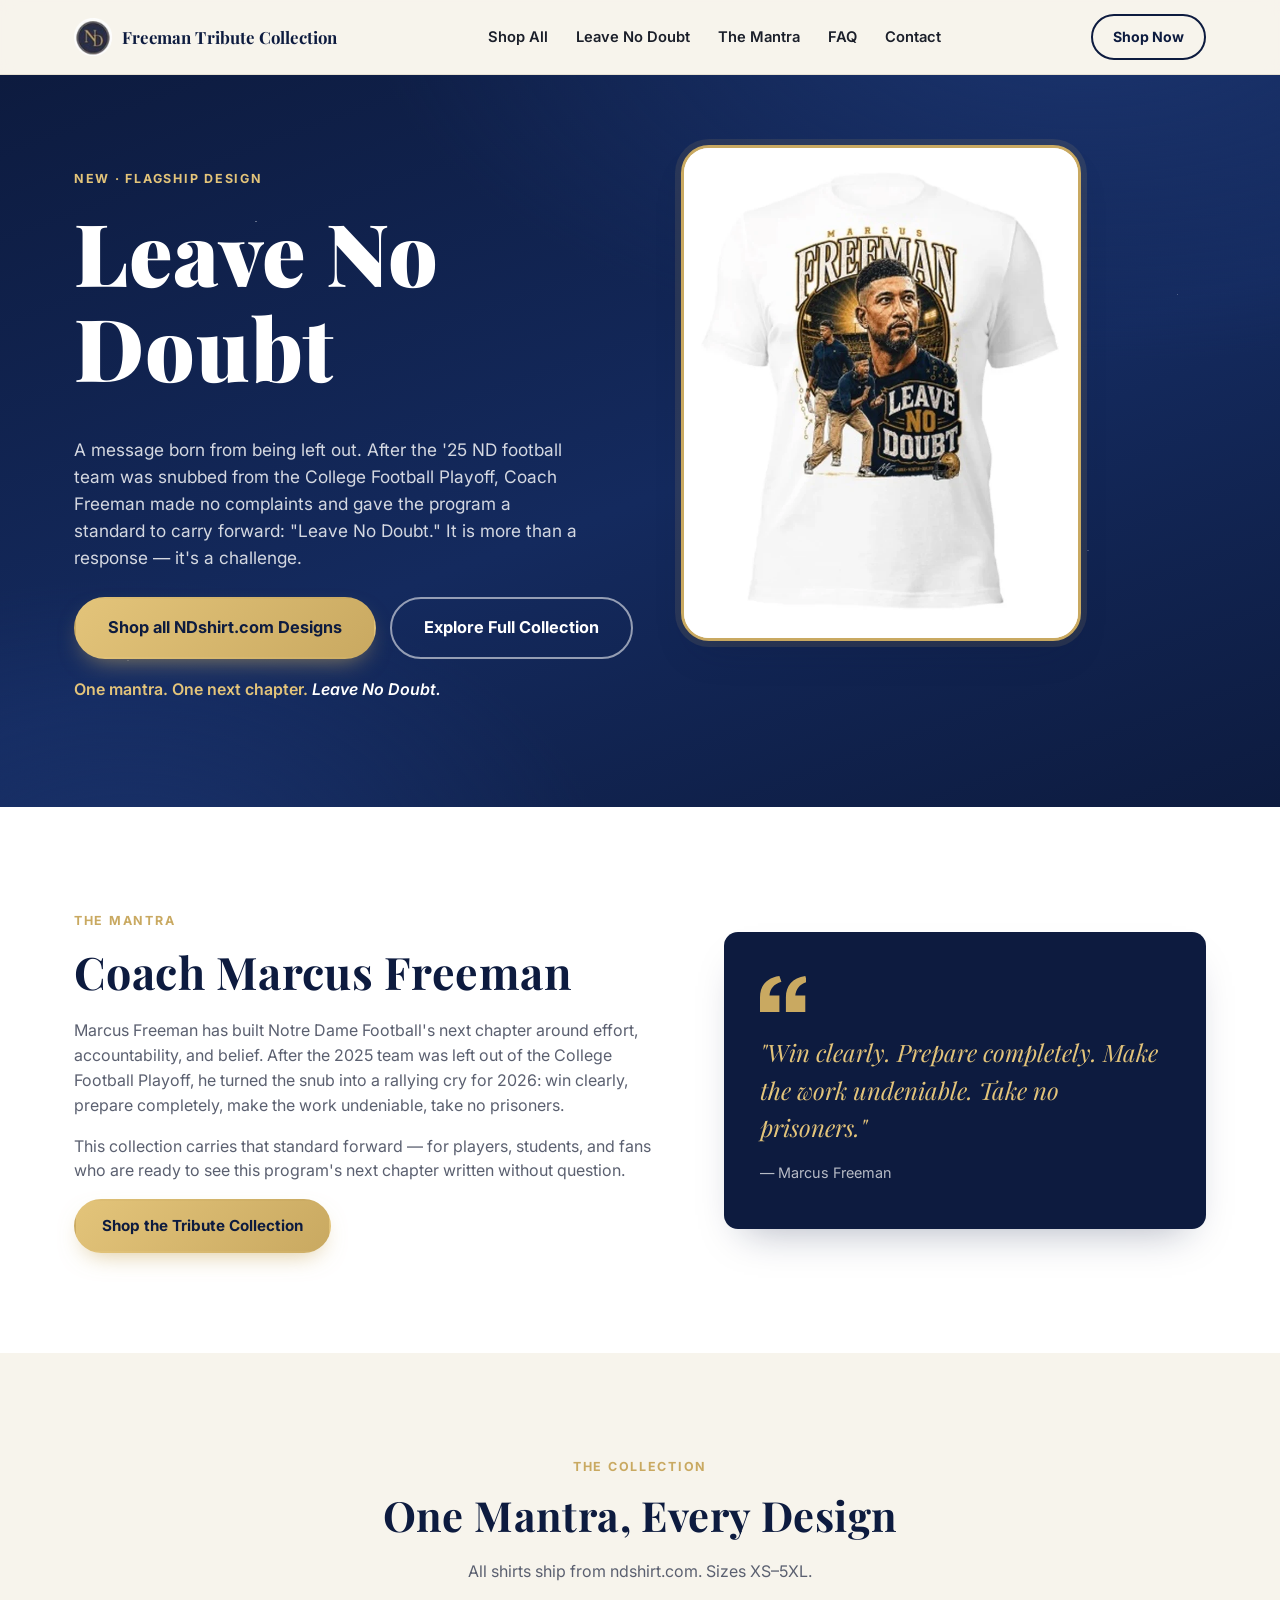
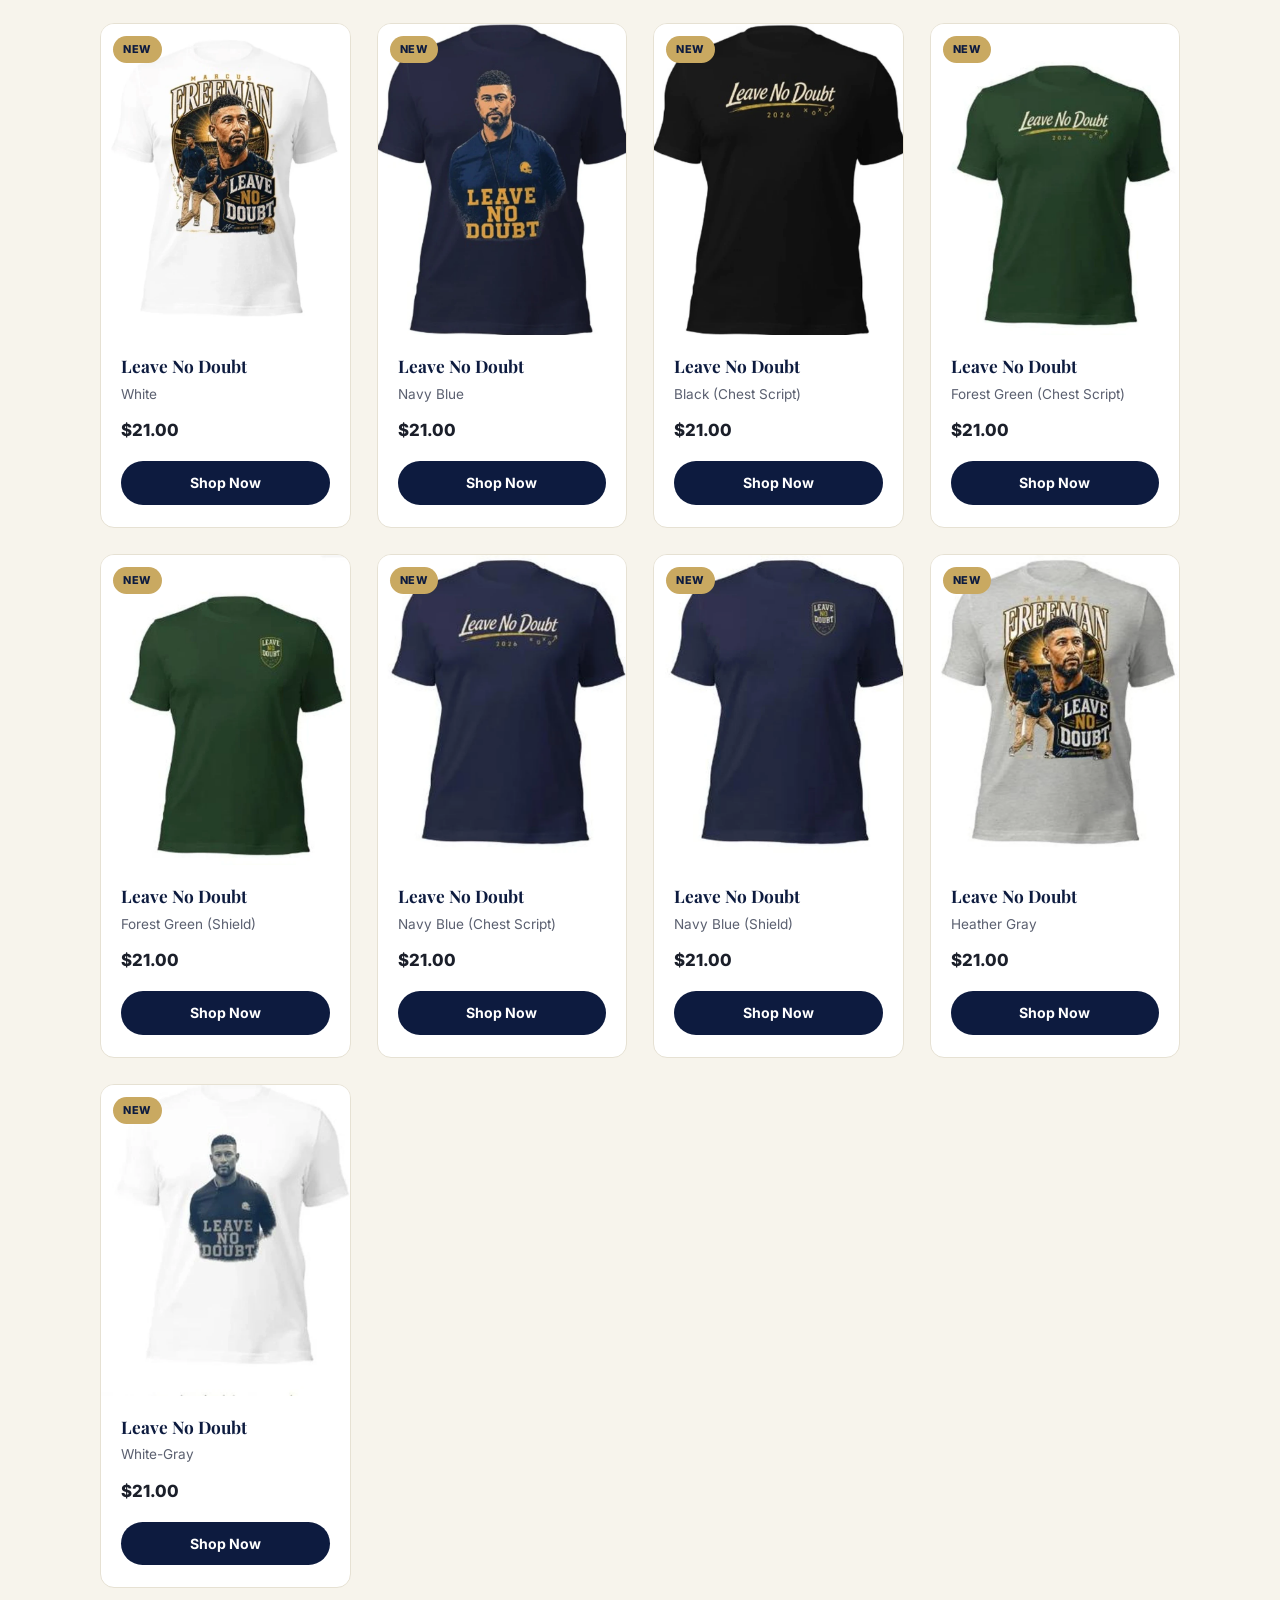
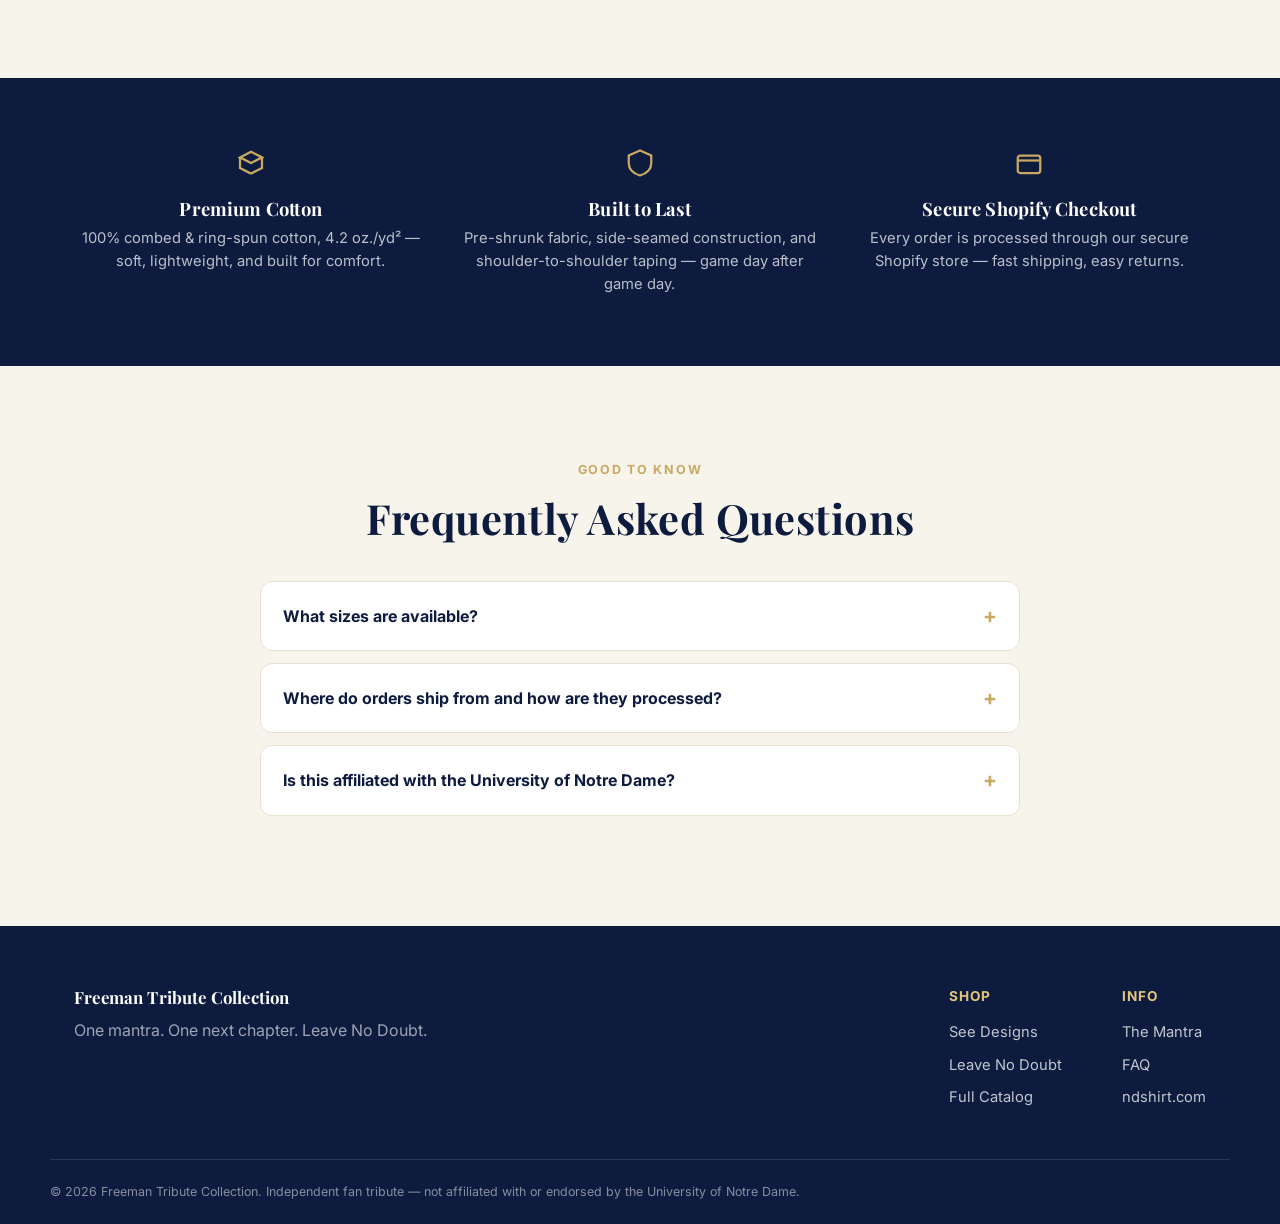
==== commit 61da857d: "Change footer 'All Designs' link to 'See Designs' Co-Authored-By: Claude Sonnet 5 <noreply@anthropic" ====
--- a/index.html
+++ b/index.html
@@ -180,7 +180,7 @@
     <div class="footer-links">
       <div>
         <h4>Shop</h4>
-        <a href="#shop">All Designs</a>
+        <a href="#shop">See Designs</a>
         <a href="https://ndshirt.com/collections/all" target="_blank" rel="noopener noreferrer">Leave No Doubt</a>
         <a href="https://ndshirt.com/collections/all" target="_blank" rel="noopener noreferrer">Full Catalog</a>
       </div>
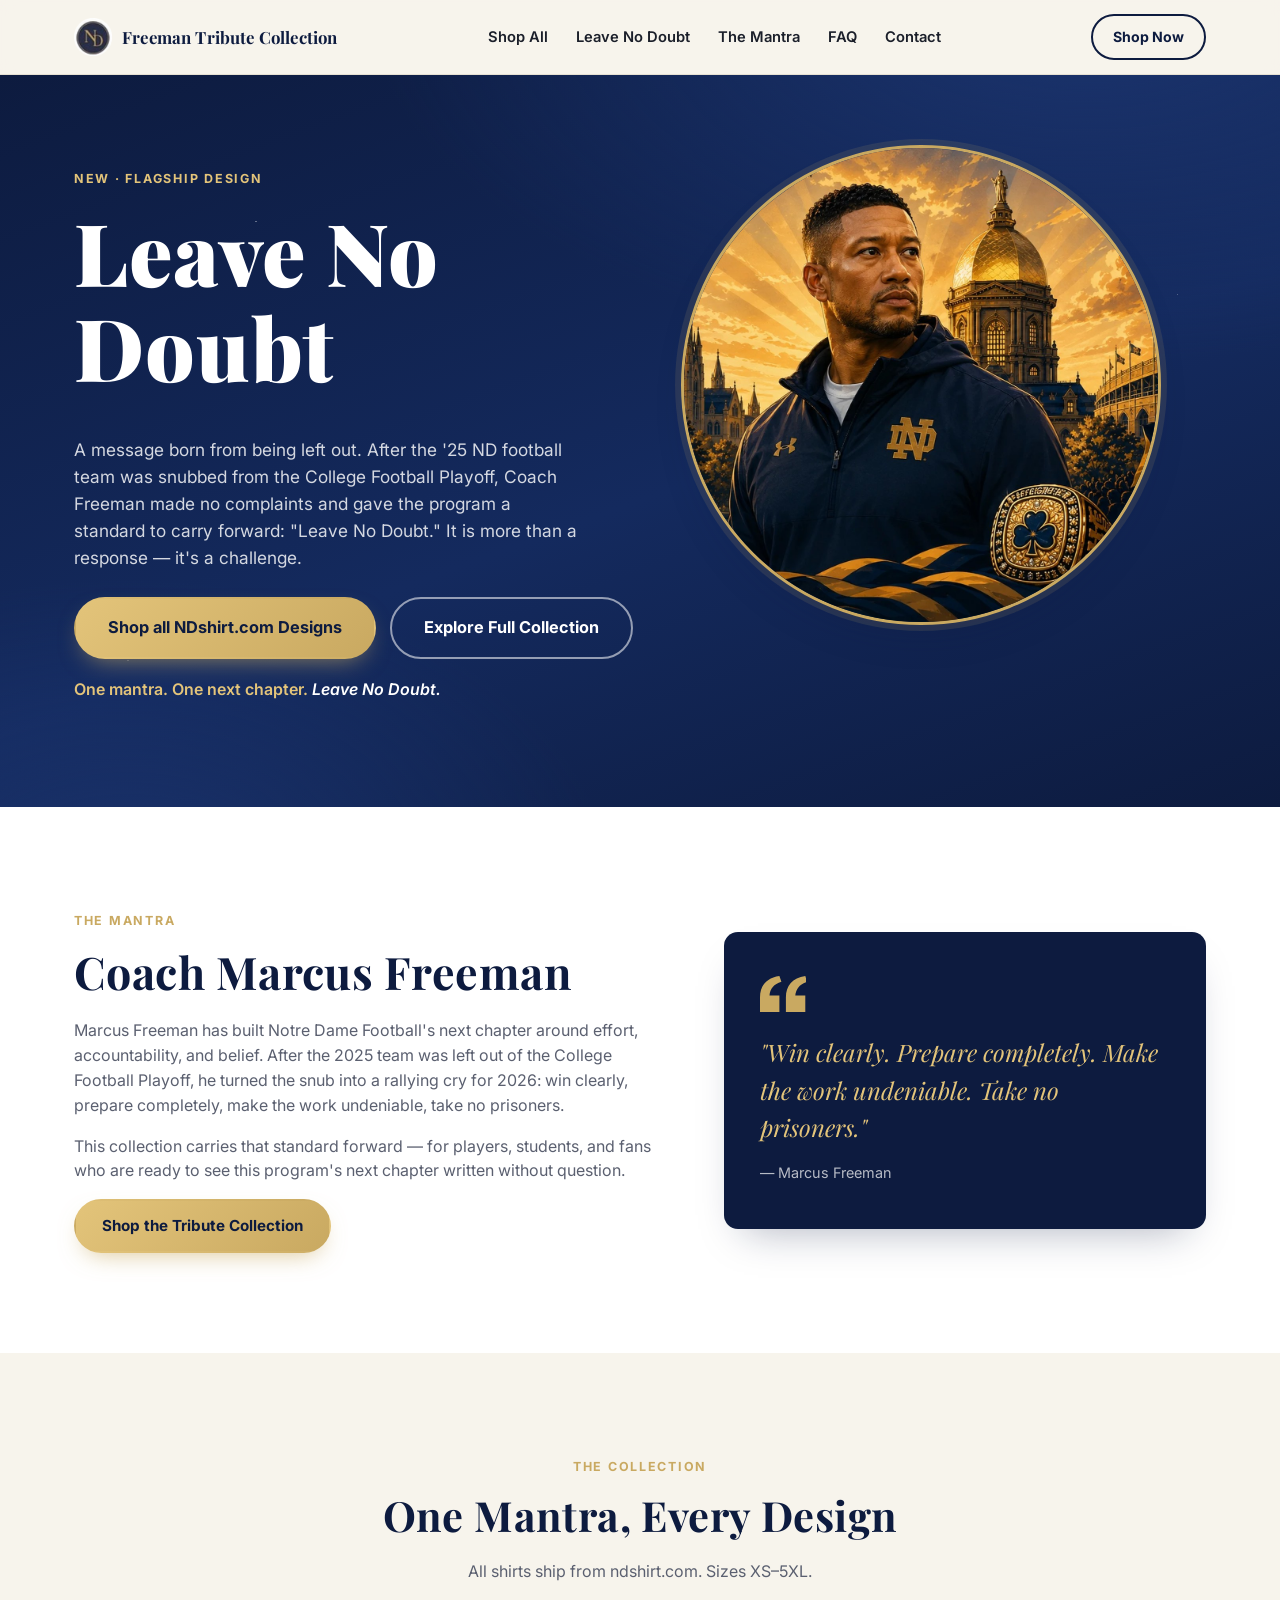
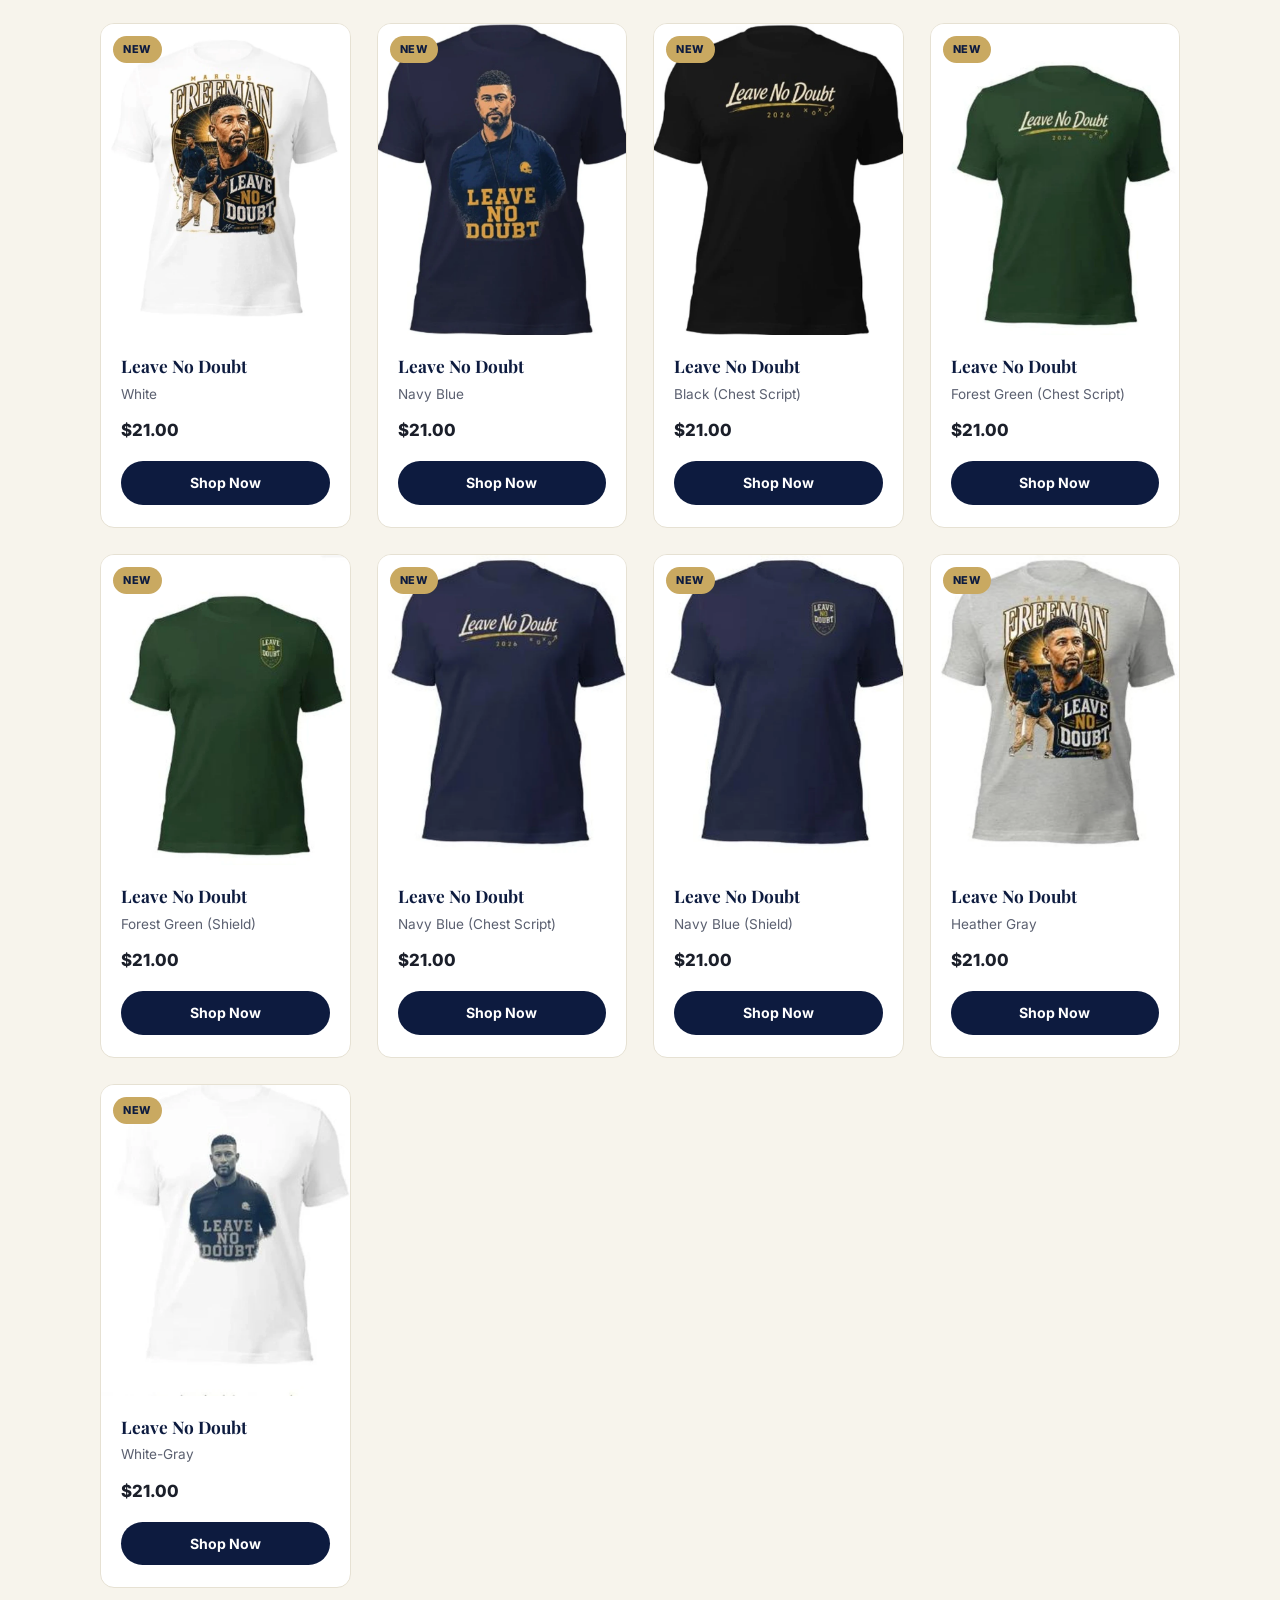
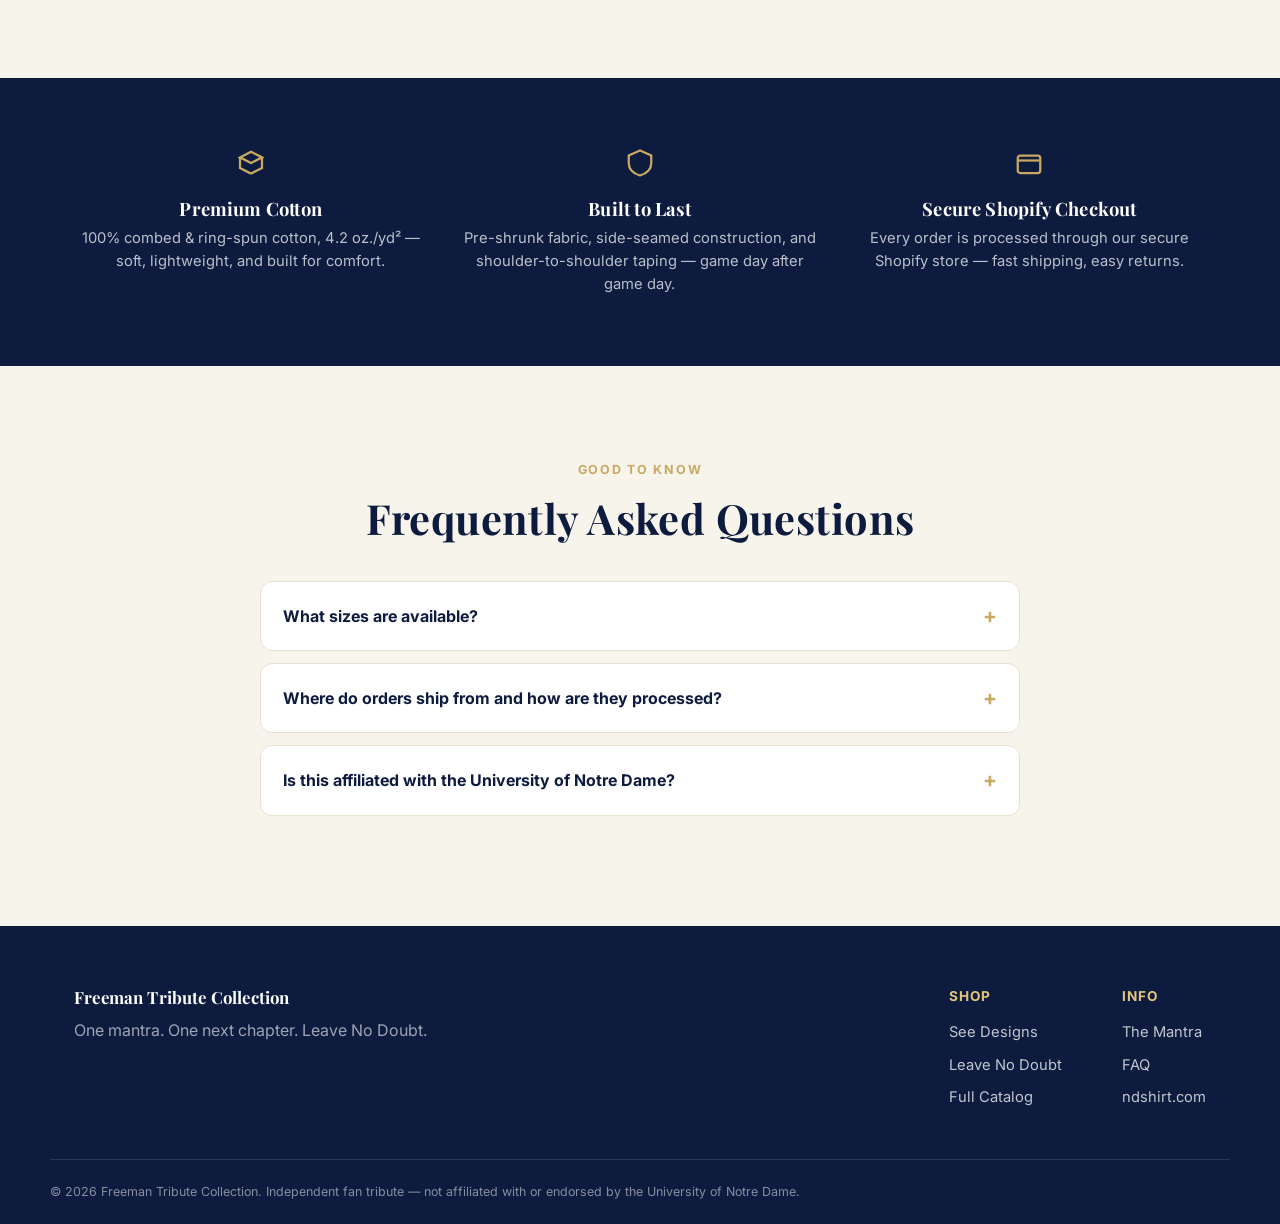
==== commit 47355ed1: "Replace hero image with illustrated Marcus Freeman portrait artwork Swapped the hero's product-tee s" ====
--- a/index.html
+++ b/index.html
@@ -74,7 +74,7 @@
       </div>
 
       <div class="hero-art reveal">
-        <img class="hero-photo" src="images/leave-no-doubt-white.webp" alt="Leave No Doubt — Marcus Freeman tribute t-shirt artwork" />
+        <img class="hero-photo" src="images/hero-marcus-freeman.jpg" alt="Marcus Freeman — a legacy of faith, leadership &amp; victory, illustrated tribute artwork" />
       </div>
     </div>
   </section>
--- a/styles.css
+++ b/styles.css
@@ -119,14 +119,12 @@
 .hero-tagline { color: var(--gold-bright); font-weight: 600; font-size: 1rem; }
 .hero-tagline em { font-style: italic; color: var(--white); }
 
-/* hero photo — a product shot (portrait ratio), framed as a rounded card
-   rather than a circle since it's a full tee graphic, not a headshot */
+/* hero photo — circular portrait crop, matching theloushirt.com's hero treatment */
 .hero-art { display: flex; justify-content: flex-start; align-self: start; margin-top: -20px; }
 .hero-photo {
-  width: 100%; max-width: 400px;
-  object-fit: contain; object-position: center center;
-  border-radius: 28px;
-  background: var(--white);
+  width: 100%; max-width: 480px; aspect-ratio: 1 / 1;
+  object-fit: cover; object-position: center 20%;
+  border-radius: 50%;
   border: 3px solid var(--gold);
   box-shadow: 0 0 0 6px rgba(201,169,97,.12), var(--shadow);
 }
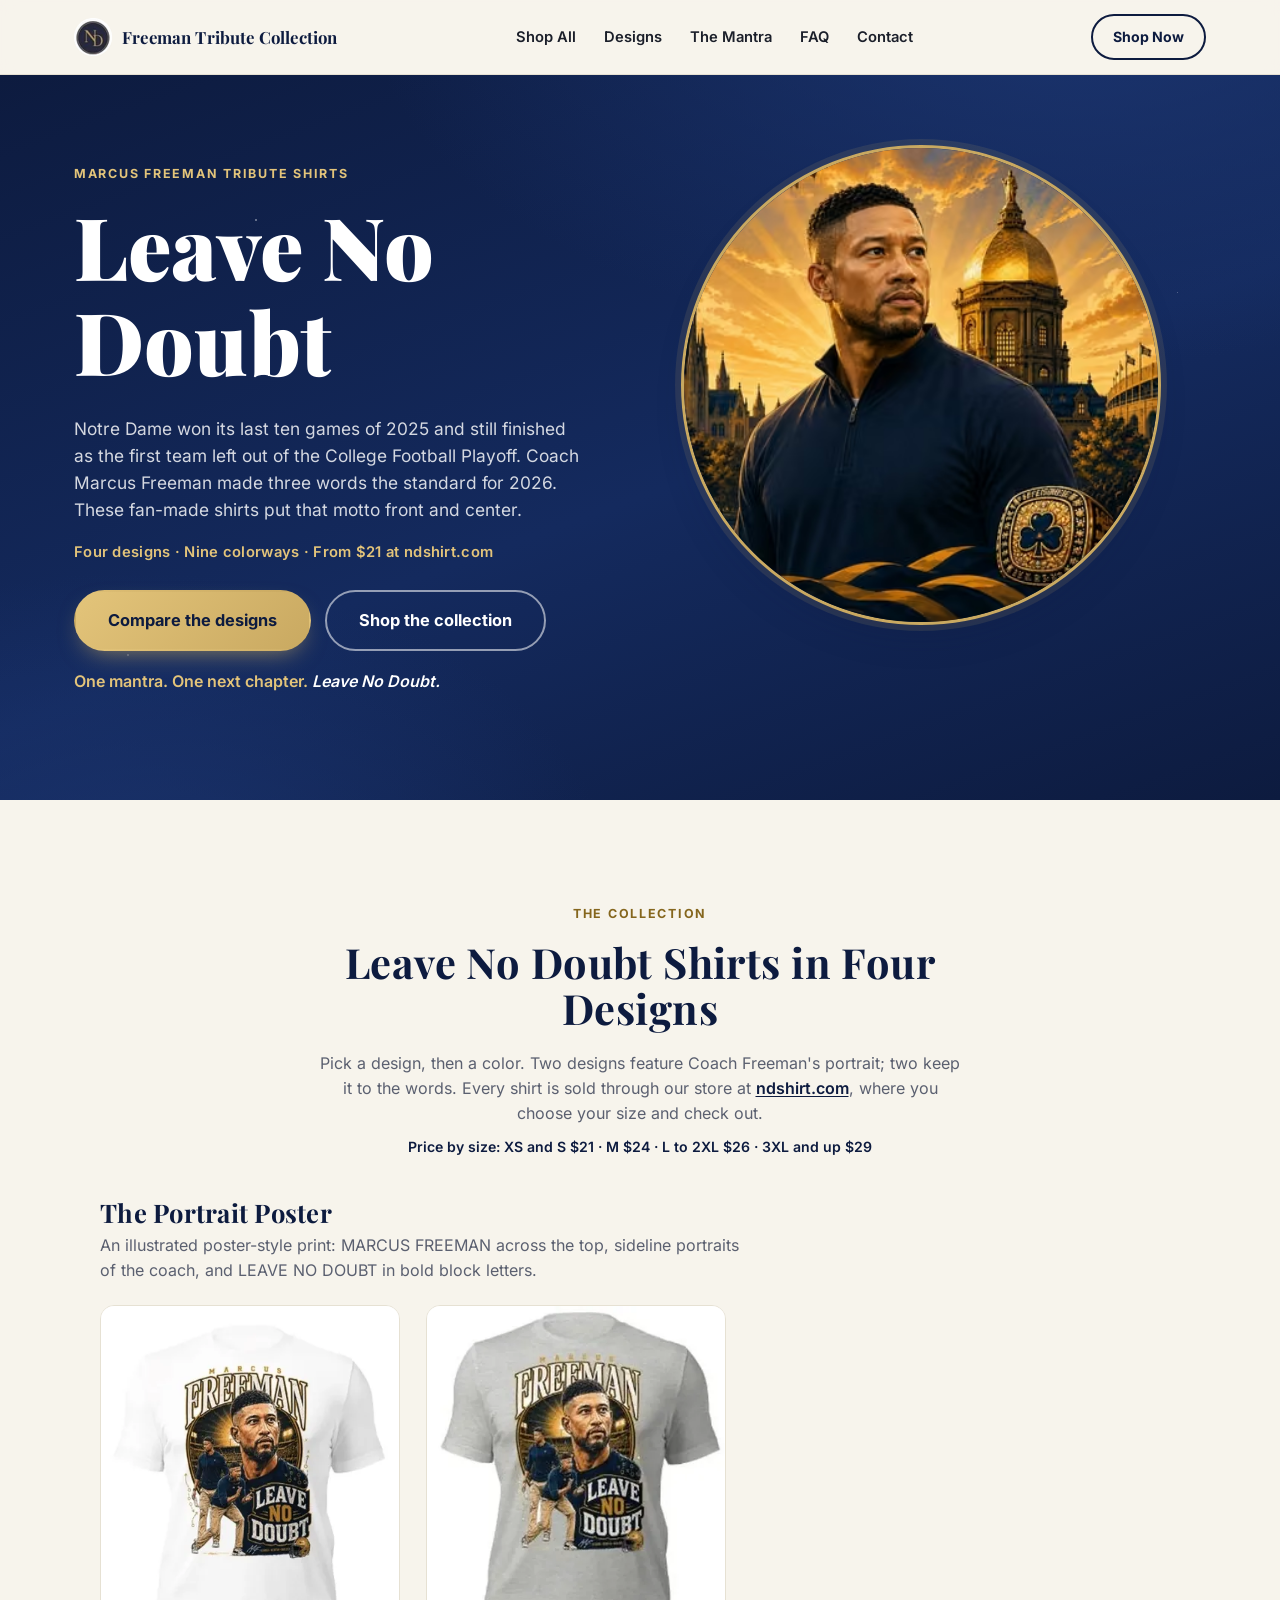
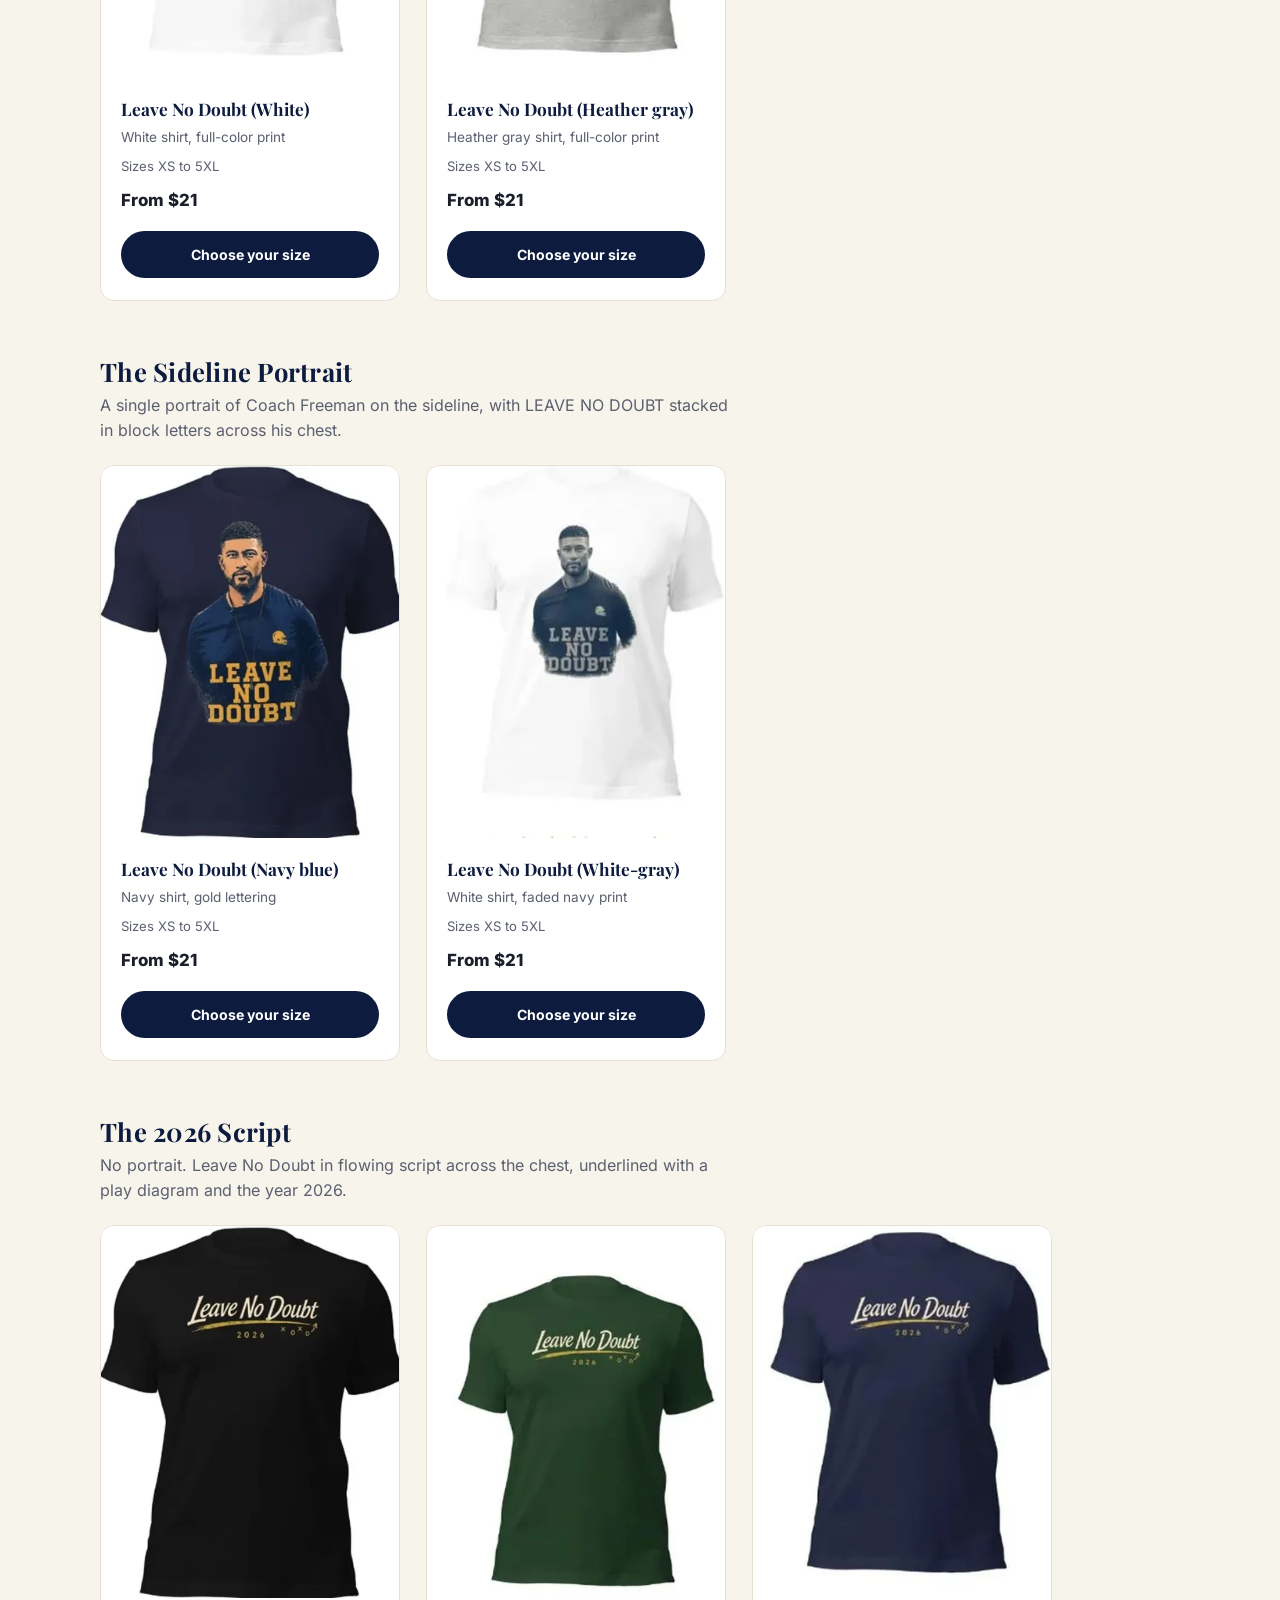
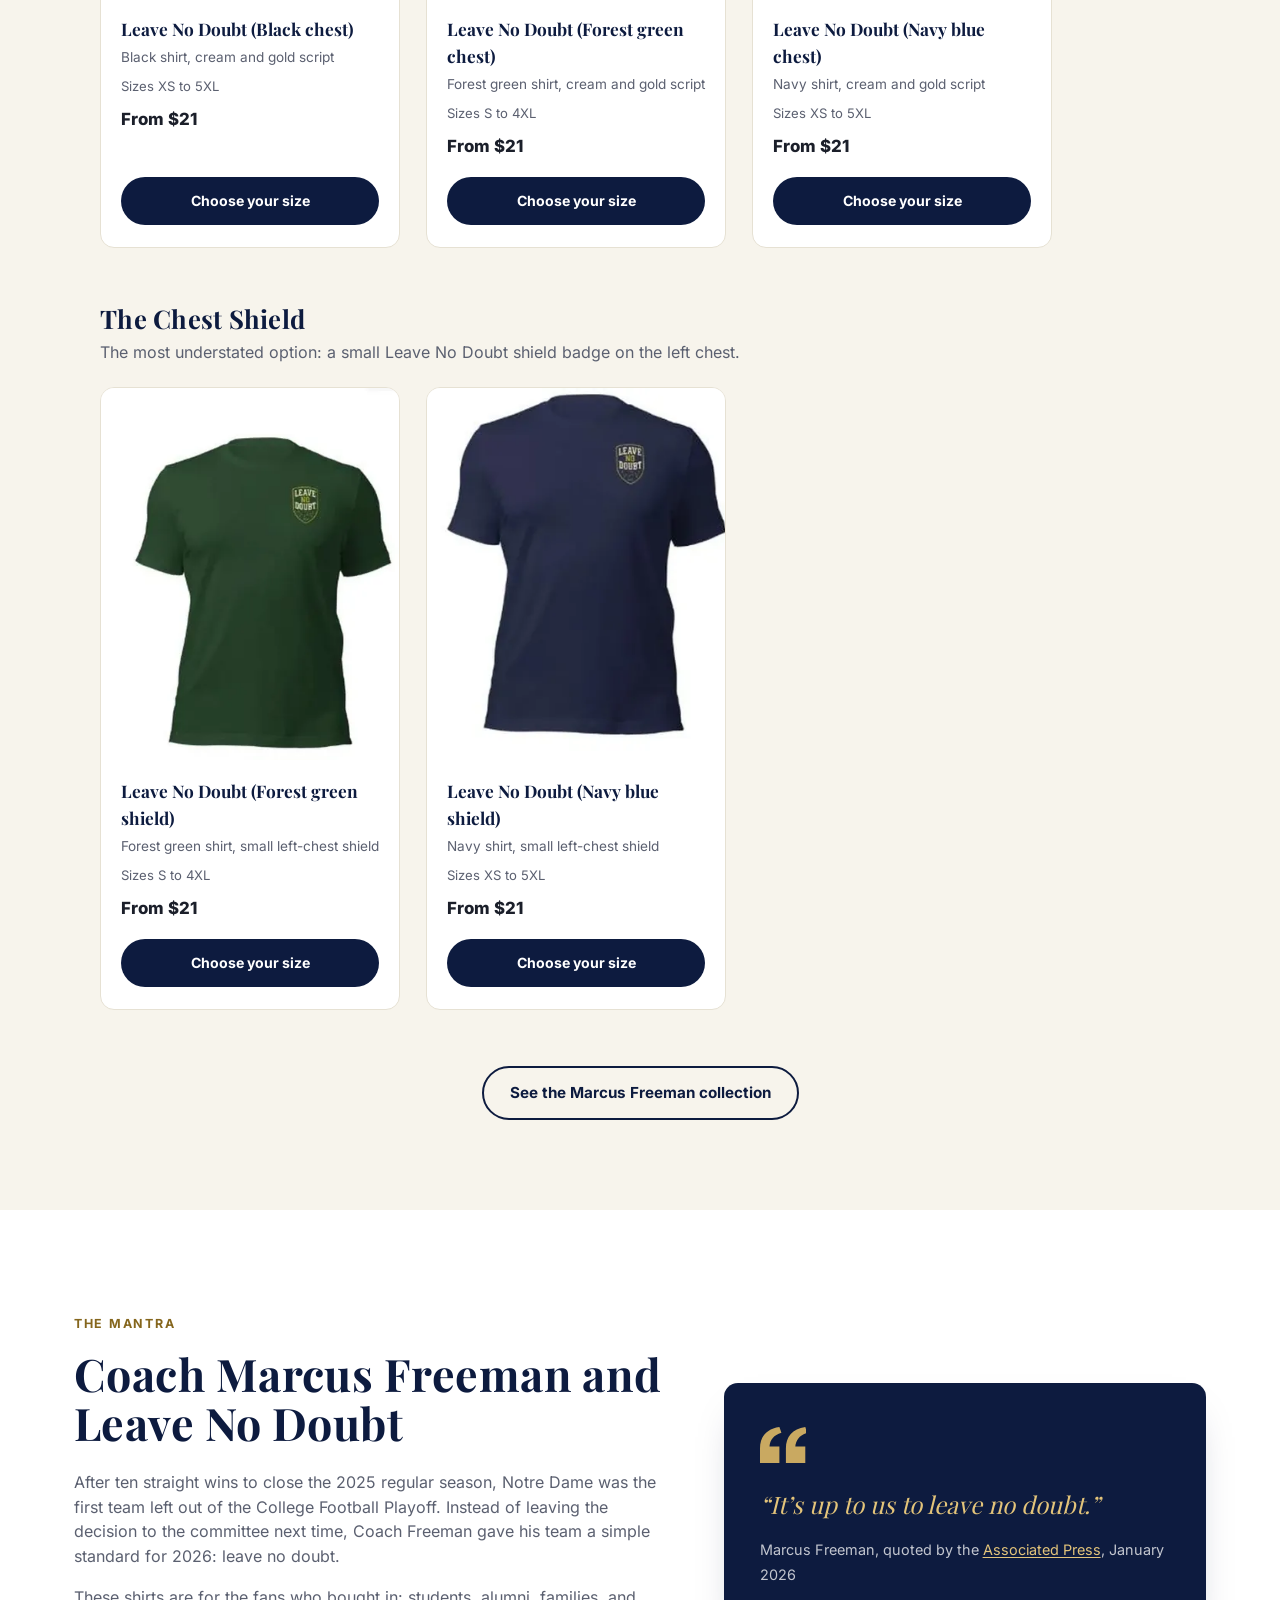
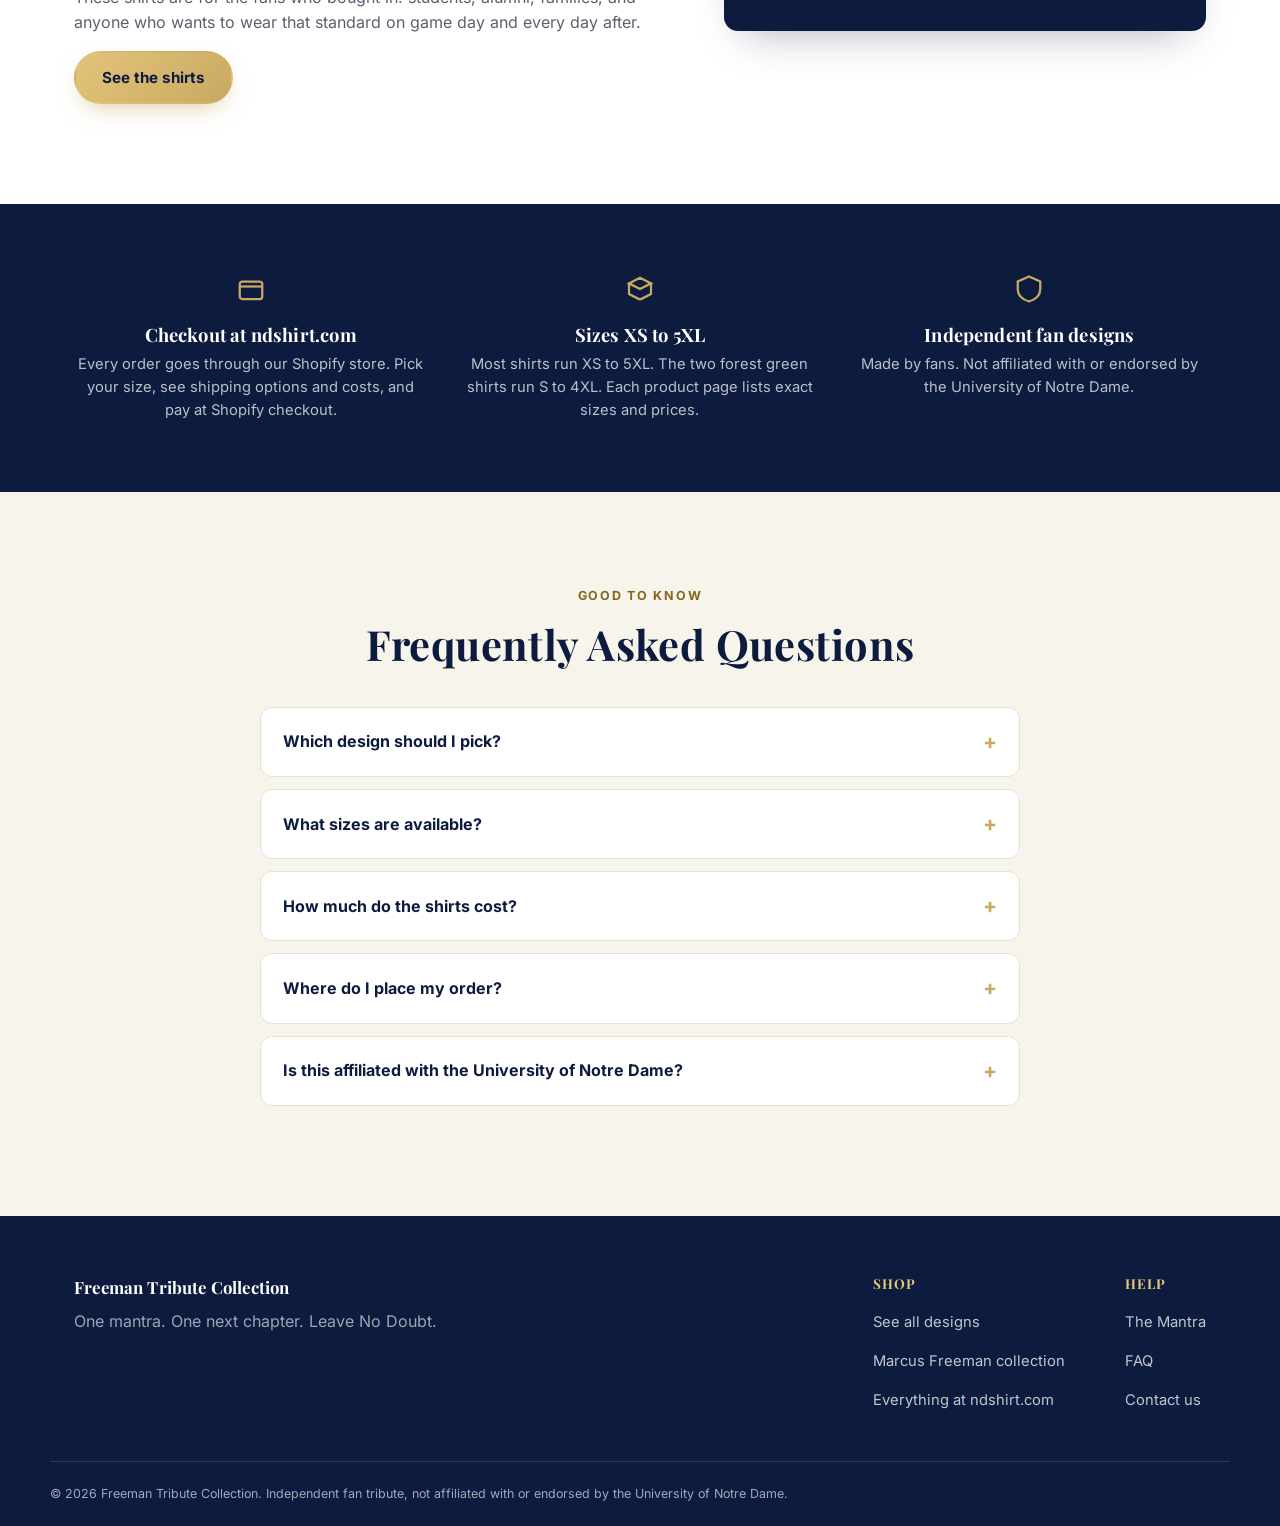
==== commit ed7095ee: "Optimize thefreemanshirt.com for search, speed, and accuracy Shopping path - Link all nine product c" ====
--- a/index.html
+++ b/index.html
@@ -1,38 +1,78 @@
 <!doctype html>
 <html lang="en">
 <head>
-<meta charset="UTF-8" />
-<meta name="viewport" content="width=device-width, initial-scale=1.0" />
-<title>Leave No Doubt — Notre Dame Tribute Tees</title>
-<meta name="description" content="Shop the Marcus Freeman tribute t-shirt collection — Leave No Doubt. One mantra. One next chapter." />
-
-<meta property="og:title" content="Leave No Doubt — Notre Dame Tribute Tees" />
-<meta property="og:description" content="One mantra. One next chapter. Shop the Marcus Freeman tribute collection." />
-<meta property="og:type" content="website" />
-<meta property="og:url" content="https://thefreemanshirt.com/" />
-<meta property="og:image" content="https://thefreemanshirt.com/images/leave-no-doubt-white.webp" />
-
-<link rel="icon" type="image/png" href="images/favicon-freeman-shirt.png" />
-
-<link rel="preconnect" href="https://fonts.googleapis.com">
-<link rel="preconnect" href="https://fonts.gstatic.com" crossorigin>
-<link href="https://fonts.googleapis.com/css2?family=Playfair+Display:wght@600;700;800;900&family=Inter:wght@400;500;600;700;800&display=swap" rel="stylesheet">
-
-<link rel="stylesheet" href="styles.css" />
+<meta charset="UTF-8">
+<meta name="viewport" content="width=device-width, initial-scale=1.0">
+<title>Marcus Freeman Leave No Doubt Shirts | The Freeman Shirt</title>
+<meta name="description" content="Fan-made Leave No Doubt shirts inspired by Coach Marcus Freeman. Compare four designs in nine colorways from $21, then pick your size at ND Shirts.">
+<link rel="canonical" href="https://thefreemanshirt.com/">
+<meta name="theme-color" content="#0d1b3f">
+<script>document.documentElement.classList.add('js');</script>
+
+<meta property="og:type" content="website">
+<meta property="og:site_name" content="The Freeman Shirt">
+<meta property="og:title" content="Marcus Freeman Leave No Doubt Shirts">
+<meta property="og:description" content="Leave No Doubt tribute tees inspired by Coach Marcus Freeman. Four designs, nine colorways, from $21 at ndshirt.com.">
+<meta property="og:url" content="https://thefreemanshirt.com/">
+<meta property="og:image" content="https://thefreemanshirt.com/images/og-the-freeman-shirt.jpg">
+<meta property="og:image:width" content="1200">
+<meta property="og:image:height" content="630">
+<meta property="og:image:alt" content="Illustrated tribute artwork of Coach Marcus Freeman with a golden dome and stadium at sunset">
+<meta name="twitter:card" content="summary_large_image">
+
+<link rel="icon" type="image/png" href="images/favicon-freeman-shirt.png">
+<link rel="apple-touch-icon" href="images/apple-touch-icon.png">
+
+<link rel="preload" href="fonts/playfair-display-latin-wght-normal.woff2" as="font" type="font/woff2" crossorigin>
+<link rel="preload" href="fonts/inter-latin-wght-normal.woff2" as="font" type="font/woff2" crossorigin>
+<link rel="stylesheet" href="styles.css">
+
+<script type="application/ld+json">
+{
+  "@context": "https://schema.org",
+  "@graph": [
+    {
+      "@type": "WebSite",
+      "@id": "https://thefreemanshirt.com/#website",
+      "url": "https://thefreemanshirt.com/",
+      "name": "The Freeman Shirt",
+      "alternateName": ["Freeman Tribute Collection", "thefreemanshirt.com"],
+      "inLanguage": "en-US"
+    },
+    {
+      "@type": "WebPage",
+      "@id": "https://thefreemanshirt.com/#webpage",
+      "url": "https://thefreemanshirt.com/",
+      "name": "Marcus Freeman Leave No Doubt Shirts",
+      "description": "Fan-made Leave No Doubt shirts inspired by Coach Marcus Freeman. Compare four designs in nine colorways from $21, then pick your size at ND Shirts.",
+      "isPartOf": { "@id": "https://thefreemanshirt.com/#website" },
+      "primaryImageOfPage": {
+        "@type": "ImageObject",
+        "url": "https://thefreemanshirt.com/images/og-the-freeman-shirt.jpg",
+        "width": 1200,
+        "height": 630
+      },
+      "inLanguage": "en-US"
+    }
+  ]
+}
+</script>
 </head>
 <body>
+
+<a class="skip-link" href="#shop">Skip to the shirts</a>
 
 <!-- ============ HEADER ============ -->
 <header class="site-header">
   <div class="wrap header-inner">
-    <a href="#top" class="logo" aria-label="Home">
-      <img class="logo-mark" src="images/logo-freeman-shirt.png" width="38" height="38" alt="Notre Dame tribute shirts" />
+    <a href="#top" class="logo">
+      <img class="logo-mark" src="images/opt/logo-freeman-shirt-76.webp" width="38" height="38" alt="">
       <span class="logo-text">Freeman Tribute&nbsp;Collection</span>
     </a>
 
-    <nav class="main-nav" id="main-nav">
+    <nav class="main-nav" id="main-nav" aria-label="Main">
       <a href="#shop">Shop All</a>
-      <a href="#leave-no-doubt">Leave No Doubt</a>
+      <a href="#portrait-poster">Designs</a>
       <a href="#legacy">The Mantra</a>
       <a href="#faq">FAQ</a>
       <a href="#contact">Contact</a>
@@ -40,7 +80,7 @@
 
     <div class="header-actions">
       <a class="btn btn-ghost header-shop-btn" href="#shop">Shop Now</a>
-      <button class="nav-toggle" id="nav-toggle" aria-label="Toggle menu" aria-expanded="false">
+      <button type="button" class="nav-toggle" id="nav-toggle" aria-label="Menu" aria-controls="main-nav" aria-expanded="false">
         <span></span><span></span><span></span>
       </button>
     </div>
@@ -53,93 +93,266 @@
   <section class="hero" id="leave-no-doubt">
     <div class="hero-bg" aria-hidden="true"></div>
     <div class="wrap hero-inner">
-      <div class="hero-copy reveal">
-        <span class="eyebrow">New · Flagship Design</span>
-        <h1>Leave No<br/>Doubt</h1>
+      <div class="hero-copy">
+        <h1>
+          <span class="h1-kicker">Marcus Freeman tribute shirts</span>
+          <span class="h1-main">Leave No<br>Doubt</span>
+        </h1>
         <p class="hero-lede">
-          A message born from being left out. After the '25 ND football team
-          was snubbed from the College Football Playoff, Coach Freeman made
-          no complaints and gave the program a standard to carry forward:
-          "Leave No Doubt." It is more than a response — it's a challenge.
+          Notre Dame won its last ten games of 2025 and still finished as the
+          first team left out of the College Football Playoff. Coach Marcus
+          Freeman made three words the standard for 2026. These fan-made
+          shirts put that motto front and center.
         </p>
+        <p class="hero-facts">Four designs · Nine colorways · From $21 at ndshirt.com</p>
 
         <div class="hero-ctas">
-          <a href="https://ndshirt.com/collections/all" target="_blank" rel="noopener noreferrer" class="btn btn-gold btn-lg">
-            Shop all NDshirt.com Designs
-          </a>
-          <a href="#shop" class="btn btn-outline btn-lg">Explore Full Collection</a>
+          <a href="#shop" class="btn btn-gold btn-lg">Compare the designs</a>
+          <a href="https://ndshirt.com/collections/marcus-freeman?utm_source=thefreemanshirt.com&amp;utm_medium=referral&amp;utm_campaign=freeman_landing&amp;utm_content=hero_collection" target="_blank" rel="noopener" class="btn btn-outline btn-lg" data-track="hero_collection">Shop the collection<span class="sr-only"> (opens ndshirt.com in a new tab)</span></a>
         </div>
 
         <p class="hero-tagline">One mantra. One next chapter. <em>Leave No Doubt.</em></p>
       </div>
 
-      <div class="hero-art reveal">
-        <img class="hero-photo" src="images/hero-marcus-freeman.jpg" alt="Marcus Freeman — a legacy of faith, leadership &amp; victory, illustrated tribute artwork" />
+      <div class="hero-art">
+        <picture>
+          <source type="image/avif" srcset="images/opt/hero-marcus-freeman-380.avif 380w, images/opt/hero-marcus-freeman-560.avif 560w, images/opt/hero-marcus-freeman-760.avif 760w" sizes="(max-width: 528px) calc(100vw - 48px), 480px">
+          <source type="image/webp" srcset="images/opt/hero-marcus-freeman-380.webp 380w, images/opt/hero-marcus-freeman-560.webp 560w, images/opt/hero-marcus-freeman-760.webp 760w" sizes="(max-width: 528px) calc(100vw - 48px), 480px">
+          <img class="hero-photo" src="images/opt/hero-marcus-freeman-760.webp" width="760" height="760" fetchpriority="high" decoding="async"
+               alt="Illustrated tribute artwork of Coach Marcus Freeman in a navy quarter-zip, with a golden dome, a church spire and a stadium behind him at sunset">
+        </picture>
       </div>
     </div>
   </section>
 
-  <!-- ============ LEGACY / STORY ============ -->
+  <!-- ============ SHOP ============ -->
+  <section class="shop" id="shop">
+    <div class="wrap">
+      <div class="section-head reveal">
+        <span class="eyebrow eyebrow-dark">The Collection</span>
+        <h2>Leave No Doubt Shirts in Four Designs</h2>
+        <p>
+          Pick a design, then a color. Two designs feature Coach Freeman's
+          portrait; two keep it to the words. Every shirt is sold through our store at
+          <a class="text-link" href="https://ndshirt.com/collections/marcus-freeman?utm_source=thefreemanshirt.com&amp;utm_medium=referral&amp;utm_campaign=freeman_landing&amp;utm_content=intro_collection" target="_blank" rel="noopener" data-track="intro_collection">ndshirt.com</a>,
+          where you choose your size and check out.
+        </p>
+        <p class="price-note">Price by size: XS and S $21 · M $24 · L to 2XL $26 · 3XL and up $29</p>
+      </div>
+
+      <div class="product-group" id="portrait-poster">
+        <div class="group-head reveal">
+          <h3>The Portrait Poster</h3>
+          <p>An illustrated poster-style print: MARCUS FREEMAN across the top, sideline portraits of the coach, and LEAVE NO DOUBT in bold block letters.</p>
+        </div>
+
+        <div class="product-grid product-grid-2">
+          <article class="product-card">
+            <div class="product-visual">
+              <img class="tee-photo" src="images/opt/leave-no-doubt-white-400.webp" srcset="images/opt/leave-no-doubt-white-400.webp 400w, images/opt/leave-no-doubt-white-800.webp 723w" sizes="(max-width: 600px) calc(100vw - 48px), 260px" width="400" height="498" loading="lazy" decoding="async"
+                   alt="White t-shirt with an illustrated Marcus Freeman portrait poster in navy and gold, with the words Leave No Doubt">
+            </div>
+            <div class="product-body">
+              <h4 class="product-name">Leave No Doubt (White)</h4>
+              <p class="product-variant">White shirt, full-color print</p>
+              <p class="product-meta">Sizes XS to 5XL</p>
+              <p class="product-price">From $21</p>
+              <a class="product-cta" href="https://ndshirt.com/products/marcus-leave-no-doubt-white-2026?utm_source=thefreemanshirt.com&amp;utm_medium=referral&amp;utm_campaign=freeman_landing&amp;utm_content=card_marcus_leave_no_doubt_white_2026" target="_blank" rel="noopener" data-track="card_marcus_leave_no_doubt_white_2026">Choose your size<span class="sr-only">: Leave No Doubt (White) (opens ndshirt.com in a new tab)</span></a>
+            </div>
+          </article>
+
+          <article class="product-card">
+            <div class="product-visual">
+              <img class="tee-photo" src="images/opt/leave-no-doubt-heather-gray-400.webp" srcset="images/opt/leave-no-doubt-heather-gray-400.webp 400w, images/opt/leave-no-doubt-heather-gray-800.webp 800w" sizes="(max-width: 600px) calc(100vw - 48px), 260px" width="400" height="443" loading="lazy" decoding="async"
+                   alt="Heather gray t-shirt with an illustrated Marcus Freeman portrait poster in navy and gold, with the words Leave No Doubt">
+            </div>
+            <div class="product-body">
+              <h4 class="product-name">Leave No Doubt (Heather gray)</h4>
+              <p class="product-variant">Heather gray shirt, full-color print</p>
+              <p class="product-meta">Sizes XS to 5XL</p>
+              <p class="product-price">From $21</p>
+              <a class="product-cta" href="https://ndshirt.com/products/marcus-leave-no-doubt-heather-gray?utm_source=thefreemanshirt.com&amp;utm_medium=referral&amp;utm_campaign=freeman_landing&amp;utm_content=card_marcus_leave_no_doubt_heather_gray" target="_blank" rel="noopener" data-track="card_marcus_leave_no_doubt_heather_gray">Choose your size<span class="sr-only">: Leave No Doubt (Heather gray) (opens ndshirt.com in a new tab)</span></a>
+            </div>
+          </article>
+        </div>
+      </div>
+      <div class="product-group" id="sideline-portrait">
+        <div class="group-head reveal">
+          <h3>The Sideline Portrait</h3>
+          <p>A single portrait of Coach Freeman on the sideline, with LEAVE NO DOUBT stacked in block letters across his chest.</p>
+        </div>
+
+        <div class="product-grid product-grid-2">
+          <article class="product-card">
+            <div class="product-visual">
+              <img class="tee-photo" src="images/opt/leave-no-doubt-navy-400.webp" srcset="images/opt/leave-no-doubt-navy-400.webp 400w, images/opt/leave-no-doubt-navy-800.webp 757w" sizes="(max-width: 600px) calc(100vw - 48px), 260px" width="400" height="476" loading="lazy" decoding="async"
+                   alt="Navy t-shirt with a sideline portrait of Marcus Freeman above gold block letters reading Leave No Doubt">
+            </div>
+            <div class="product-body">
+              <h4 class="product-name">Leave No Doubt (Navy blue)</h4>
+              <p class="product-variant">Navy shirt, gold lettering</p>
+              <p class="product-meta">Sizes XS to 5XL</p>
+              <p class="product-price">From $21</p>
+              <a class="product-cta" href="https://ndshirt.com/products/marcus-leave-no-doubt-navy-blue?utm_source=thefreemanshirt.com&amp;utm_medium=referral&amp;utm_campaign=freeman_landing&amp;utm_content=card_marcus_leave_no_doubt_navy_blue" target="_blank" rel="noopener" data-track="card_marcus_leave_no_doubt_navy_blue">Choose your size<span class="sr-only">: Leave No Doubt (Navy blue) (opens ndshirt.com in a new tab)</span></a>
+            </div>
+          </article>
+
+          <article class="product-card">
+            <div class="product-visual">
+              <img class="tee-photo" src="images/opt/leave-no-doubt-white-gray-400.webp" srcset="images/opt/leave-no-doubt-white-gray-400.webp 400w, images/opt/leave-no-doubt-white-gray-800.webp 800w" sizes="(max-width: 600px) calc(100vw - 48px), 260px" width="400" height="443" loading="lazy" decoding="async"
+                   alt="White t-shirt with a faded navy sideline portrait of Marcus Freeman and block letters reading Leave No Doubt">
+            </div>
+            <div class="product-body">
+              <h4 class="product-name">Leave No Doubt (White-gray)</h4>
+              <p class="product-variant">White shirt, faded navy print</p>
+              <p class="product-meta">Sizes XS to 5XL</p>
+              <p class="product-price">From $21</p>
+              <a class="product-cta" href="https://ndshirt.com/products/marcus-leave-no-doubt-white?utm_source=thefreemanshirt.com&amp;utm_medium=referral&amp;utm_campaign=freeman_landing&amp;utm_content=card_marcus_leave_no_doubt_white" target="_blank" rel="noopener" data-track="card_marcus_leave_no_doubt_white">Choose your size<span class="sr-only">: Leave No Doubt (White-gray) (opens ndshirt.com in a new tab)</span></a>
+            </div>
+          </article>
+        </div>
+      </div>
+      <div class="product-group" id="script">
+        <div class="group-head reveal">
+          <h3>The 2026 Script</h3>
+          <p>No portrait. Leave No Doubt in flowing script across the chest, underlined with a play diagram and the year 2026.</p>
+        </div>
+
+        <div class="product-grid product-grid-3">
+          <article class="product-card">
+            <div class="product-visual">
+              <img class="tee-photo" src="images/opt/leave-no-doubt-black-400.webp" srcset="images/opt/leave-no-doubt-black-400.webp 400w, images/opt/leave-no-doubt-black-800.webp 757w" sizes="(max-width: 600px) calc(100vw - 48px), 260px" width="400" height="476" loading="lazy" decoding="async"
+                   alt="Black t-shirt with Leave No Doubt in cream script across the chest, a gold play-diagram underline, and 2026">
+            </div>
+            <div class="product-body">
+              <h4 class="product-name">Leave No Doubt (Black chest)</h4>
+              <p class="product-variant">Black shirt, cream and gold script</p>
+              <p class="product-meta">Sizes XS to 5XL</p>
+              <p class="product-price">From $21</p>
+              <a class="product-cta" href="https://ndshirt.com/products/leave-no-doubt-black-chest?utm_source=thefreemanshirt.com&amp;utm_medium=referral&amp;utm_campaign=freeman_landing&amp;utm_content=card_leave_no_doubt_black_chest" target="_blank" rel="noopener" data-track="card_leave_no_doubt_black_chest">Choose your size<span class="sr-only">: Leave No Doubt (Black chest) (opens ndshirt.com in a new tab)</span></a>
+            </div>
+          </article>
+
+          <article class="product-card">
+            <div class="product-visual">
+              <img class="tee-photo" src="images/opt/leave-no-doubt-forest-green-chest-400.webp" srcset="images/opt/leave-no-doubt-forest-green-chest-400.webp 400w, images/opt/leave-no-doubt-forest-green-chest-800.webp 742w" sizes="(max-width: 600px) calc(100vw - 48px), 260px" width="400" height="485" loading="lazy" decoding="async"
+                   alt="Forest green t-shirt with Leave No Doubt in cream script across the chest, a gold play-diagram underline, and 2026">
+            </div>
+            <div class="product-body">
+              <h4 class="product-name">Leave No Doubt (Forest green chest)</h4>
+              <p class="product-variant">Forest green shirt, cream and gold script</p>
+              <p class="product-meta">Sizes S to 4XL</p>
+              <p class="product-price">From $21</p>
+              <a class="product-cta" href="https://ndshirt.com/products/leave-no-doubt-forest-green-chest?utm_source=thefreemanshirt.com&amp;utm_medium=referral&amp;utm_campaign=freeman_landing&amp;utm_content=card_leave_no_doubt_forest_green_chest" target="_blank" rel="noopener" data-track="card_leave_no_doubt_forest_green_chest">Choose your size<span class="sr-only">: Leave No Doubt (Forest green chest) (opens ndshirt.com in a new tab)</span></a>
+            </div>
+          </article>
+
+          <article class="product-card">
+            <div class="product-visual">
+              <img class="tee-photo" src="images/opt/leave-no-doubt-navy-chest-400.webp" srcset="images/opt/leave-no-doubt-navy-chest-400.webp 400w, images/opt/leave-no-doubt-navy-chest-800.webp 800w" sizes="(max-width: 600px) calc(100vw - 48px), 260px" width="400" height="443" loading="lazy" decoding="async"
+                   alt="Navy t-shirt with Leave No Doubt in cream script across the chest, a gold play-diagram underline, and 2026">
+            </div>
+            <div class="product-body">
+              <h4 class="product-name">Leave No Doubt (Navy blue chest)</h4>
+              <p class="product-variant">Navy shirt, cream and gold script</p>
+              <p class="product-meta">Sizes XS to 5XL</p>
+              <p class="product-price">From $21</p>
+              <a class="product-cta" href="https://ndshirt.com/products/leave-no-doubt-navy-blue-chest?utm_source=thefreemanshirt.com&amp;utm_medium=referral&amp;utm_campaign=freeman_landing&amp;utm_content=card_leave_no_doubt_navy_blue_chest" target="_blank" rel="noopener" data-track="card_leave_no_doubt_navy_blue_chest">Choose your size<span class="sr-only">: Leave No Doubt (Navy blue chest) (opens ndshirt.com in a new tab)</span></a>
+            </div>
+          </article>
+        </div>
+      </div>
+      <div class="product-group" id="shield">
+        <div class="group-head reveal">
+          <h3>The Chest Shield</h3>
+          <p>The most understated option: a small Leave No Doubt shield badge on the left chest.</p>
+        </div>
+
+        <div class="product-grid product-grid-2">
+          <article class="product-card">
+            <div class="product-visual">
+              <img class="tee-photo" src="images/opt/leave-no-doubt-forest-green-shield-400.webp" srcset="images/opt/leave-no-doubt-forest-green-shield-400.webp 400w, images/opt/leave-no-doubt-forest-green-shield-800.webp 742w" sizes="(max-width: 600px) calc(100vw - 48px), 260px" width="400" height="485" loading="lazy" decoding="async"
+                   alt="Forest green t-shirt with a small Leave No Doubt shield badge on the left chest">
+            </div>
+            <div class="product-body">
+              <h4 class="product-name">Leave No Doubt (Forest green shield)</h4>
+              <p class="product-variant">Forest green shirt, small left-chest shield</p>
+              <p class="product-meta">Sizes S to 4XL</p>
+              <p class="product-price">From $21</p>
+              <a class="product-cta" href="https://ndshirt.com/products/leave-no-doubt-forest-green-shield?utm_source=thefreemanshirt.com&amp;utm_medium=referral&amp;utm_campaign=freeman_landing&amp;utm_content=card_leave_no_doubt_forest_green_shield" target="_blank" rel="noopener" data-track="card_leave_no_doubt_forest_green_shield">Choose your size<span class="sr-only">: Leave No Doubt (Forest green shield) (opens ndshirt.com in a new tab)</span></a>
+            </div>
+          </article>
+
+          <article class="product-card">
+            <div class="product-visual">
+              <img class="tee-photo" src="images/opt/leave-no-doubt-navy-shield-400.webp" srcset="images/opt/leave-no-doubt-navy-shield-400.webp 400w, images/opt/leave-no-doubt-navy-shield-800.webp 800w" sizes="(max-width: 600px) calc(100vw - 48px), 260px" width="400" height="443" loading="lazy" decoding="async"
+                   alt="Navy t-shirt with a small Leave No Doubt shield badge on the left chest">
+            </div>
+            <div class="product-body">
+              <h4 class="product-name">Leave No Doubt (Navy blue shield)</h4>
+              <p class="product-variant">Navy shirt, small left-chest shield</p>
+              <p class="product-meta">Sizes XS to 5XL</p>
+              <p class="product-price">From $21</p>
+              <a class="product-cta" href="https://ndshirt.com/products/leave-no-doubt-navy-blue-shield?utm_source=thefreemanshirt.com&amp;utm_medium=referral&amp;utm_campaign=freeman_landing&amp;utm_content=card_leave_no_doubt_navy_blue_shield" target="_blank" rel="noopener" data-track="card_leave_no_doubt_navy_blue_shield">Choose your size<span class="sr-only">: Leave No Doubt (Navy blue shield) (opens ndshirt.com in a new tab)</span></a>
+            </div>
+          </article>
+        </div>
+      </div>
+
+      <p class="shop-more reveal">
+        <a class="btn btn-ghost" href="https://ndshirt.com/collections/marcus-freeman?utm_source=thefreemanshirt.com&amp;utm_medium=referral&amp;utm_campaign=freeman_landing&amp;utm_content=grid_collection" target="_blank" rel="noopener" data-track="grid_collection">See the Marcus Freeman collection<span class="sr-only"> (opens ndshirt.com in a new tab)</span></a>
+      </p>
+    </div>
+  </section>
+
+  <!-- ============ STORY ============ -->
   <section class="legacy" id="legacy">
     <div class="wrap legacy-inner">
       <div class="legacy-copy reveal">
         <span class="eyebrow eyebrow-dark">The Mantra</span>
-        <h2>Coach Marcus Freeman</h2>
+        <h2>Coach Marcus Freeman and Leave No Doubt</h2>
         <p>
-          Marcus Freeman has built Notre Dame Football's next chapter around
-          effort, accountability, and belief. After the 2025 team was left
-          out of the College Football Playoff, he turned the snub into a
-          rallying cry for 2026: win clearly, prepare completely, make the
-          work undeniable, take no prisoners.
+          After ten straight wins to close the 2025 regular season, Notre Dame
+          was the first team left out of the College Football Playoff. Instead
+          of leaving the decision to the committee next time, Coach Freeman
+          gave his team a simple standard for 2026: leave no doubt.
         </p>
         <p>
-          This collection carries that standard forward — for players,
-          students, and fans who are ready to see this program's next
-          chapter written without question.
+          These shirts are for the fans who bought in: students, alumni,
+          families, and anyone who wants to wear that standard on game day
+          and every day after.
         </p>
-        <a href="#shop" class="btn btn-gold">Shop the Tribute Collection</a>
+        <a href="#shop" class="btn btn-gold">See the shirts</a>
       </div>
 
       <blockquote class="legacy-quote reveal">
         <svg class="quote-mark" width="46" height="36" viewBox="0 0 46 36" aria-hidden="true">
           <path d="M0 36V21.6C0 9.6 6.5 1.9 19.4 0l2 5.8C13.8 8 10.1 12.9 9.5 19.4h9.9V36H0Zm25.9 0V21.6c0-12 6.5-19.7 19.4-21.6l1.9 5.8c-7.5 2.2-11.2 7.1-11.9 13.6h10V36H25.9Z" fill="#c9a961"/>
         </svg>
-        <p>"Win clearly. Prepare completely. Make the work undeniable. Take no prisoners."</p>
-        <cite>— Marcus Freeman</cite>
+        <p>“It’s up to us to leave no doubt.”</p>
+        <cite>Marcus Freeman, quoted by the <a class="quote-source" href="https://apnews.com/article/marcus-freeman-cfp-notre-dame-miami-497420b35de8314b971951ffe9562dd0" target="_blank" rel="noopener">Associated Press</a>, January 2026</cite>
       </blockquote>
     </div>
   </section>
 
-  <!-- ============ SHOP GRID ============ -->
-  <section class="shop" id="shop">
-    <div class="wrap">
-      <div class="section-head reveal">
-        <span class="eyebrow eyebrow-dark">The Collection</span>
-        <h2>One Mantra, Every Design</h2>
-        <p>All shirts ship from <a href="https://ndshirt.com/collections/all" target="_blank" rel="noopener noreferrer">ndshirt.com</a>. Sizes XS–5XL.</p>
-      </div>
-
-      <div class="product-grid" id="product-grid"><!-- injected by script.js --></div>
-    </div>
-  </section>
-
-  <!-- ============ QUALITY / TRUST ============ -->
-  <section class="trust">
+  <!-- ============ HOW IT WORKS / TRUST ============ -->
+  <section class="trust" aria-labelledby="trust-heading">
+    <h2 id="trust-heading" class="sr-only">How ordering works</h2>
     <div class="wrap trust-grid">
       <div class="trust-item reveal">
-        <svg width="30" height="30" viewBox="0 0 24 24" fill="none" stroke="#c9a961" stroke-width="1.8"><path d="M20.8 7.5 12 3 3.2 7.5 12 12l8.8-4.5Z"/><path d="M3.2 7.5V16l8.8 4.5"/><path d="M20.8 7.5V16L12 20.5"/></svg>
-        <h3>Premium Cotton</h3>
-        <p>100% combed &amp; ring-spun cotton, 4.2 oz./yd² — soft, lightweight, and built for comfort.</p>
+        <svg width="30" height="30" viewBox="0 0 24 24" fill="none" stroke="#c9a961" stroke-width="1.8" aria-hidden="true"><rect x="3" y="6" width="18" height="14" rx="2"/><path d="M3 10h18"/></svg>
+        <h3>Checkout at ndshirt.com</h3>
+        <p>Every order goes through our Shopify store. Pick your size, see shipping options and costs, and pay at Shopify checkout.</p>
       </div>
       <div class="trust-item reveal">
-        <svg width="30" height="30" viewBox="0 0 24 24" fill="none" stroke="#c9a961" stroke-width="1.8"><path d="M12 2 3 6v6c0 5 4 8.5 9 10 5-1.5 9-5 9-10V6l-9-4Z"/></svg>
-        <h3>Built to Last</h3>
-        <p>Pre-shrunk fabric, side-seamed construction, and shoulder-to-shoulder taping — game day after game day.</p>
+        <svg width="30" height="30" viewBox="0 0 24 24" fill="none" stroke="#c9a961" stroke-width="1.8" aria-hidden="true"><path d="M20.8 7.5 12 3 3.2 7.5 12 12l8.8-4.5Z"/><path d="M3.2 7.5V16l8.8 4.5"/><path d="M20.8 7.5V16L12 20.5"/></svg>
+        <h3>Sizes XS to 5XL</h3>
+        <p>Most shirts run XS to 5XL. The two forest green shirts run S to 4XL. Each product page lists exact sizes and prices.</p>
       </div>
       <div class="trust-item reveal">
-        <svg width="30" height="30" viewBox="0 0 24 24" fill="none" stroke="#c9a961" stroke-width="1.8"><rect x="3" y="6" width="18" height="14" rx="2"/><path d="M3 10h18"/></svg>
-        <h3>Secure Shopify Checkout</h3>
-        <p>Every order is processed through our secure Shopify store — fast shipping, easy returns.</p>
+        <svg width="30" height="30" viewBox="0 0 24 24" fill="none" stroke="#c9a961" stroke-width="1.8" aria-hidden="true"><path d="M12 2 3 6v6c0 5 4 8.5 9 10 5-1.5 9-5 9-10V6l-9-4Z"/></svg>
+        <h3>Independent fan designs</h3>
+        <p>Made by fans. Not affiliated with or endorsed by the University of Notre Dame.</p>
       </div>
     </div>
   </section>
@@ -153,16 +366,24 @@
       </div>
       <div class="faq-list reveal">
         <details class="faq-item">
-          <summary>What sizes are available?</summary>
-          <p>Every design in this collection is available from XS through 5XL. Pick your size on the product page before adding to cart.</p>
+          <summary>Which design should I pick?</summary>
+          <p>If you want Coach Freeman front and center, choose the Portrait Poster (a busier, full-color illustration) or the Sideline Portrait (one portrait with block lettering). If you'd rather wear just the motto, the 2026 Script spells it out across the chest, and the Chest Shield is a small badge on the left chest.</p>
         </details>
         <details class="faq-item">
-          <summary>Where do orders ship from and how are they processed?</summary>
-          <p>All orders are placed and fulfilled through our Shopify store at <a href="https://ndshirt.com/collections/all" target="_blank" rel="noopener noreferrer">ndshirt.com</a>, so you get secure checkout, order tracking, and standard return policies.</p>
+          <summary>What sizes are available?</summary>
+          <p>Seven of the nine shirts come in XS through 5XL. The forest green 2026 Script and forest green Chest Shield come in S through 4XL. You choose your size on the product page at ndshirt.com.</p>
+        </details>
+        <details class="faq-item">
+          <summary>How much do the shirts cost?</summary>
+          <p>Price depends on size: XS and S are $21, M is $24, L through 2XL are $26, and 3XL and up are $29 (USD), as listed at ndshirt.com in October 2026. The store always shows the current price before you pay.</p>
+        </details>
+        <details class="faq-item">
+          <summary>Where do I place my order?</summary>
+          <p>All orders are placed through our Shopify store at ndshirt.com. Shipping options and costs appear at checkout. For questions about an order, use the <a class="text-link" href="https://ndshirt.com/pages/contact" target="_blank" rel="noopener">contact form at ndshirt.com</a>.</p>
         </details>
         <details class="faq-item">
           <summary>Is this affiliated with the University of Notre Dame?</summary>
-          <p>This is an independent fan tribute collection celebrating Coach Marcus Freeman and the 2026 team's "Leave No Doubt" mantra. It is not officially licensed or endorsed by the University of Notre Dame.</p>
+          <p>No. This is an independent fan tribute celebrating Coach Marcus Freeman and the "Leave No Doubt" motto. It is not officially licensed or endorsed by the University of Notre Dame.</p>
         </details>
       </div>
     </div>
@@ -179,33 +400,33 @@
     </div>
     <div class="footer-links">
       <div>
-        <h4>Shop</h4>
-        <a href="#shop">See Designs</a>
-        <a href="https://ndshirt.com/collections/all" target="_blank" rel="noopener noreferrer">Leave No Doubt</a>
-        <a href="https://ndshirt.com/collections/all" target="_blank" rel="noopener noreferrer">Full Catalog</a>
+        <h2 class="footer-heading">Shop</h2>
+        <a href="#shop">See all designs</a>
+        <a href="https://ndshirt.com/collections/marcus-freeman?utm_source=thefreemanshirt.com&amp;utm_medium=referral&amp;utm_campaign=freeman_landing&amp;utm_content=footer_collection" target="_blank" rel="noopener" data-track="footer_collection">Marcus Freeman collection</a>
+        <a href="https://ndshirt.com/collections/all?utm_source=thefreemanshirt.com&amp;utm_medium=referral&amp;utm_campaign=freeman_landing&amp;utm_content=footer_all" target="_blank" rel="noopener" data-track="footer_all">Everything at ndshirt.com</a>
       </div>
       <div>
-        <h4>Info</h4>
+        <h2 class="footer-heading">Help</h2>
         <a href="#legacy">The Mantra</a>
         <a href="#faq">FAQ</a>
-        <a href="https://ndshirt.com/collections/all" target="_blank" rel="noopener noreferrer">ndshirt.com</a>
+        <a href="https://ndshirt.com/pages/contact" target="_blank" rel="noopener">Contact us</a>
       </div>
     </div>
   </div>
   <div class="wrap footer-bottom">
-    <p>&copy; <span id="year"></span> Freeman Tribute Collection. Independent fan tribute — not affiliated with or endorsed by the University of Notre Dame.</p>
+    <p>&copy; <span id="year">2026</span> Freeman Tribute Collection. Independent fan tribute, not affiliated with or endorsed by the University of Notre Dame.</p>
   </div>
 </footer>
 
 <!-- sticky mobile buy bar -->
-<div class="sticky-buy" id="sticky-buy">
+<div class="sticky-buy">
   <div>
-    <strong>Leave No Doubt</strong>
-    <span>$21.00</span>
+    <strong>Leave No Doubt tees</strong>
+    <span>From $21</span>
   </div>
-  <a href="https://ndshirt.com/collections/all" target="_blank" rel="noopener noreferrer" class="btn btn-gold">Shop Now</a>
+  <a href="https://ndshirt.com/collections/marcus-freeman?utm_source=thefreemanshirt.com&amp;utm_medium=referral&amp;utm_campaign=freeman_landing&amp;utm_content=sticky_collection" target="_blank" rel="noopener" class="btn btn-gold" data-track="sticky_collection">Shop now<span class="sr-only"> (opens ndshirt.com in a new tab)</span></a>
 </div>
 
-<script src="script.js"></script>
+<script src="script.js" defer></script>
 </body>
 </html>
--- a/styles.css
+++ b/styles.css
@@ -1,7 +1,26 @@
 /* =========================================================
-   Saluting Lou — Tribute Collection
-   Palette: Notre Dame navy + gold, warm cream, editorial serif headlines
+   Leave No Doubt: Freeman Tribute Collection
+   Palette: navy + gold, warm cream, editorial serif headlines
    ========================================================= */
+
+/* Self-hosted variable fonts (SIL OFL 1.1, see fonts/LICENSE-*.txt).
+   Replaces the Google Fonts stylesheet, which blocked first render. */
+@font-face {
+  font-family: 'Playfair Display';
+  font-style: normal;
+  font-display: swap;
+  font-weight: 400 900;
+  src: url('fonts/playfair-display-latin-wght-normal.woff2') format('woff2');
+  unicode-range: U+0000-00FF,U+0131,U+0152-0153,U+02BB-02BC,U+02C6,U+02DA,U+02DC,U+0304,U+0308,U+0329,U+2000-206F,U+20AC,U+2122,U+2191,U+2193,U+2212,U+2215,U+FEFF,U+FFFD;
+}
+@font-face {
+  font-family: 'Inter';
+  font-style: normal;
+  font-display: swap;
+  font-weight: 100 900;
+  src: url('fonts/inter-latin-wght-normal.woff2') format('woff2');
+  unicode-range: U+0000-00FF,U+0131,U+0152-0153,U+02BB-02BC,U+02C6,U+02DA,U+02DC,U+0304,U+0308,U+0329,U+2000-206F,U+20AC,U+2122,U+2191,U+2193,U+2212,U+2215,U+FEFF,U+FFFD;
+}
 
 :root {
   --navy: #0d1b3f;
@@ -9,6 +28,7 @@
   --navy-3: #1c3672;
   --gold: #c9a961;
   --gold-bright: #e3c47a;
+  --gold-text: #85661d; /* gold dark enough for text on white/cream (AA) */
   --cream: #f7f4ec;
   --white: #ffffff;
   --ink: #1b1f2a;
@@ -39,6 +59,19 @@
 a { color: inherit; text-decoration: none; }
 img { max-width: 100%; display: block; }
 .wrap { max-width: var(--maxw); margin: 0 auto; padding: 0 24px; }
+.text-link { text-decoration: underline; text-underline-offset: 2px; color: var(--navy); font-weight: 600; }
+.text-link:hover { color: var(--gold-text); }
+
+/* keyboard focus */
+:focus-visible { outline: 3px solid var(--gold-text); outline-offset: 3px; border-radius: 6px; }
+.hero :focus-visible, .trust :focus-visible, .site-footer :focus-visible, .sticky-buy :focus-visible { outline-color: var(--gold-bright); }
+
+.skip-link {
+  position: absolute; left: 12px; top: -60px; z-index: 100;
+  background: var(--navy); color: var(--white); padding: 10px 16px; border-radius: 8px; font-weight: 700;
+}
+.skip-link:focus { top: 12px; }
+
 .sr-only {
   position: absolute; width: 1px; height: 1px; padding: 0; margin: -1px;
   overflow: hidden; clip: rect(0,0,0,0); white-space: nowrap; border: 0;
@@ -70,16 +103,16 @@
 .logo { display: flex; align-items: center; gap: 10px; }
 .logo-text { font-size: 1.05rem; font-weight: 700; color: var(--navy); margin: 0; }
 .main-nav { display: flex; gap: 28px; }
-.main-nav a { font-size: .92rem; font-weight: 600; color: var(--ink); }
+.main-nav a { font-size: .92rem; font-weight: 600; color: var(--ink); padding: 6px 0; }
 .main-nav a:hover { color: var(--gold); }
 .header-actions { display: flex; align-items: center; gap: 12px; }
 .header-shop-btn { padding: 10px 20px; font-size: .88rem; }
 
 .nav-toggle {
   display: none; flex-direction: column; justify-content: center; gap: 5px;
-  width: 40px; height: 40px; border: none; background: none; cursor: pointer; padding: 0;
-}
-.nav-toggle span { display: block; height: 2px; width: 100%; background: var(--navy); border-radius: 2px; }
+  width: 44px; height: 44px; border: none; background: none; cursor: pointer; padding: 0;
+}
+.nav-toggle span { display: block; height: 2px; width: 30px; margin: 0 auto; background: var(--navy); border-radius: 2px; }
 
 /* ---------- hero ---------- */
 .hero { position: relative; overflow: hidden; color: var(--white); background: var(--navy); }
@@ -111,18 +144,26 @@
   display: inline-block; font-size: .78rem; font-weight: 700; letter-spacing: .14em; text-transform: uppercase;
   color: var(--gold-bright); margin-bottom: 16px;
 }
-.eyebrow-dark { color: var(--gold); }
-.hero h1 { font-size: clamp(3rem, 7vw, 5.4rem); font-weight: 900; color: var(--white); }
+.eyebrow-dark { color: var(--gold-text); }
+.hero h1 { color: var(--white); margin-bottom: 28px; }
+.hero h1 .h1-kicker {
+  display: block; font-family: 'Inter', -apple-system, BlinkMacSystemFont, 'Segoe UI', sans-serif;
+  font-size: .78rem; font-weight: 700; letter-spacing: .14em; text-transform: uppercase;
+  color: var(--gold-bright); margin-bottom: 16px; line-height: 1.4;
+}
+.hero h1 .h1-main { display: block; font-size: clamp(3rem, 7vw, 5.4rem); font-weight: 900; }
+.hero-facts { color: var(--gold-bright); font-weight: 600; font-size: .92rem; letter-spacing: .02em; margin: 0; }
 .hero-lede { color: rgba(255,255,255,.82); font-size: 1.08rem; max-width: 46ch; }
 
 .hero-ctas { display: flex; flex-wrap: wrap; gap: 14px; margin: 26px 0 18px; }
 .hero-tagline { color: var(--gold-bright); font-weight: 600; font-size: 1rem; }
 .hero-tagline em { font-style: italic; color: var(--white); }
 
-/* hero photo — circular portrait crop, matching theloushirt.com's hero treatment */
+/* hero photo: circular portrait crop, matching theloushirt.com's hero treatment */
 .hero-art { display: flex; justify-content: flex-start; align-self: start; margin-top: -20px; }
+.hero-art picture { display: block; width: 100%; max-width: 480px; }
 .hero-photo {
-  width: 100%; max-width: 480px; aspect-ratio: 1 / 1;
+  width: 100%; height: auto; max-width: 480px; aspect-ratio: 1 / 1;
   object-fit: cover; object-position: center 20%;
   border-radius: 50%;
   border: 3px solid var(--gold);
@@ -138,18 +179,29 @@
   padding: 44px 36px; position: relative; box-shadow: var(--shadow);
 }
 .legacy-quote p { color: var(--gold-bright); font-family: 'Playfair Display', serif; font-size: 1.5rem; font-style: italic; margin: 16px 0 14px; }
-.legacy-quote cite { color: rgba(255,255,255,.7); font-style: normal; font-size: .9rem; }
+.legacy-quote cite { color: rgba(255,255,255,.75); font-style: normal; font-size: .9rem; }
+.legacy-quote .quote-source { color: var(--gold-bright); text-decoration: underline; text-underline-offset: 2px; }
 
 /* ---------- shop ---------- */
 .shop { padding: 100px 0 90px; }
 .section-head { text-align: center; max-width: 640px; margin: 0 auto 40px; }
 .section-head h2 { font-size: clamp(2rem, 4vw, 2.6rem); color: var(--navy); }
 .section-head p { margin: 0; }
+.section-head p + p { margin-top: 10px; }
+.price-note { font-size: .88rem; font-weight: 600; color: var(--navy); }
+
+.product-group { max-width: 1080px; margin: 0 auto 56px; }
+.group-head { max-width: 640px; margin: 0 0 22px; }
+.group-head h3 { font-size: 1.6rem; color: var(--navy); margin-bottom: .3em; }
+.group-head p { margin: 0; }
+.shop-more { text-align: center; margin: 0; }
 
 .product-grid {
   display: grid; grid-template-columns: repeat(auto-fit, minmax(240px, 1fr));
-  gap: 26px; max-width: 1080px; margin: 0 auto;
-}
+  gap: 26px;
+}
+.product-grid-2 { grid-template-columns: repeat(auto-fit, minmax(240px, 300px)); }
+.product-grid-3 { grid-template-columns: repeat(auto-fit, minmax(240px, 300px)); }
 .product-card {
   background: var(--white); border-radius: var(--radius); overflow: hidden; border: 1px solid var(--line);
   display: flex; flex-direction: column; transition: transform .2s ease, box-shadow .2s ease;
@@ -167,11 +219,13 @@
   padding: 5px 10px; border-radius: 999px;
 }
 .product-body { padding: 18px 20px 22px; display: flex; flex-direction: column; gap: 4px; flex: 1; }
-.product-name { font-family: 'Playfair Display', serif; font-weight: 700; font-size: 1.08rem; color: var(--navy); }
-.product-variant { color: var(--grey); font-size: .85rem; margin-bottom: 8px; }
-.product-price { font-weight: 800; font-size: 1.05rem; color: var(--ink); margin-bottom: 14px; }
+.product-name { font-family: 'Playfair Display', serif; font-weight: 700; font-size: 1.08rem; color: var(--navy); margin: 0; }
+.product-variant { color: var(--grey); font-size: .85rem; margin: 0 0 4px; }
+.product-desc { font-size: .88rem; margin: 0 0 4px; }
+.product-meta { font-size: .82rem; margin: 0; color: var(--grey); }
+.product-price { font-weight: 800; font-size: 1.05rem; color: var(--ink); margin: 6px 0 14px; }
 .product-cta {
-  margin-top: auto; text-align: center; padding: 11px 18px; border-radius: 999px;
+  margin-top: auto; text-align: center; padding: 13px 18px; border-radius: 999px; min-height: 44px;
   background: var(--navy); color: var(--white); font-weight: 700; font-size: .88rem;
   transition: background .15s ease;
 }
@@ -200,11 +254,11 @@
 .footer-brand .logo-text { color: var(--white); }
 .footer-brand p { color: rgba(255,255,255,.6); margin-top: 8px; }
 .footer-links { display: flex; gap: 60px; }
-.footer-links h4 { color: var(--gold-bright); font-size: .85rem; text-transform: uppercase; letter-spacing: .08em; margin: 0 0 14px; }
-.footer-links a { display: block; margin-bottom: 10px; color: rgba(255,255,255,.75); font-size: .92rem; }
+.footer-links .footer-heading { color: var(--gold-bright); font-size: .85rem; text-transform: uppercase; letter-spacing: .08em; margin: 0 0 14px; }
+.footer-links a { display: block; padding: 6px 0; margin-bottom: 4px; color: rgba(255,255,255,.75); font-size: .92rem; }
 .footer-links a:hover { color: var(--gold-bright); }
 .footer-bottom { padding: 22px 0; }
-.footer-bottom p { margin: 0; font-size: .78rem; color: rgba(255,255,255,.5); }
+.footer-bottom p { margin: 0; font-size: .78rem; color: rgba(255,255,255,.62); }
 
 /* ---------- sticky mobile buy bar ---------- */
 .sticky-buy {
@@ -214,11 +268,16 @@
   padding: 12px 18px; box-shadow: 0 -10px 30px rgba(0,0,0,.25);
 }
 .sticky-buy strong { display: block; font-family: 'Playfair Display', serif; }
-.sticky-buy span { font-size: .78rem; color: rgba(255,255,255,.65); }
+.sticky-buy span { font-size: .78rem; color: rgba(255,255,255,.72); }
 
 /* ---------- reveal animation ---------- */
-.reveal { opacity: 0; transform: translateY(18px); transition: opacity .6s ease, transform .6s ease; }
-.reveal.is-visible { opacity: 1; transform: translateY(0); }
+.js .reveal { opacity: 0; transform: translateY(18px); transition: opacity .6s ease, transform .6s ease; }
+.js .reveal.is-visible { opacity: 1; transform: translateY(0); }
+@media (prefers-reduced-motion: reduce) {
+  html { scroll-behavior: auto; }
+  .js .reveal { opacity: 1; transform: none; transition: none; }
+  .btn:hover, .product-card:hover { transform: none; }
+}
 
 /* ---------- responsive ---------- */
 @media (max-width: 900px) {
@@ -231,6 +290,7 @@
   .main-nav { display: none; }
   .nav-toggle { display: flex; }
   .header-shop-btn { display: none; }
+  .site-header.nav-open .main-nav a { padding: 6px 0; }
   .site-header.nav-open .main-nav {
     display: flex; flex-direction: column; position: absolute; top: 100%; left: 0; right: 0;
     background: var(--cream); padding: 20px 24px; gap: 16px; border-bottom: 1px solid var(--line);
@@ -239,3 +299,13 @@
   body { padding-bottom: 70px; }
   .footer-inner { flex-direction: column; }
 }
+
+/* ---------- 404 page ---------- */
+.notfound { min-height: 100vh; display: flex; align-items: center; text-align: center; padding: 60px 0; }
+.notfound .wrap { max-width: 560px; }
+.notfound img { margin: 0 auto 24px; }
+.notfound h1 { font-size: clamp(2rem, 6vw, 3rem); color: var(--navy); }
+.notfound-ctas { display: flex; flex-wrap: wrap; gap: 12px; justify-content: center; margin-top: 24px; }
+@media (max-width: 600px) {
+  .product-grid-2, .product-grid-3 { grid-template-columns: 1fr; }
+}
